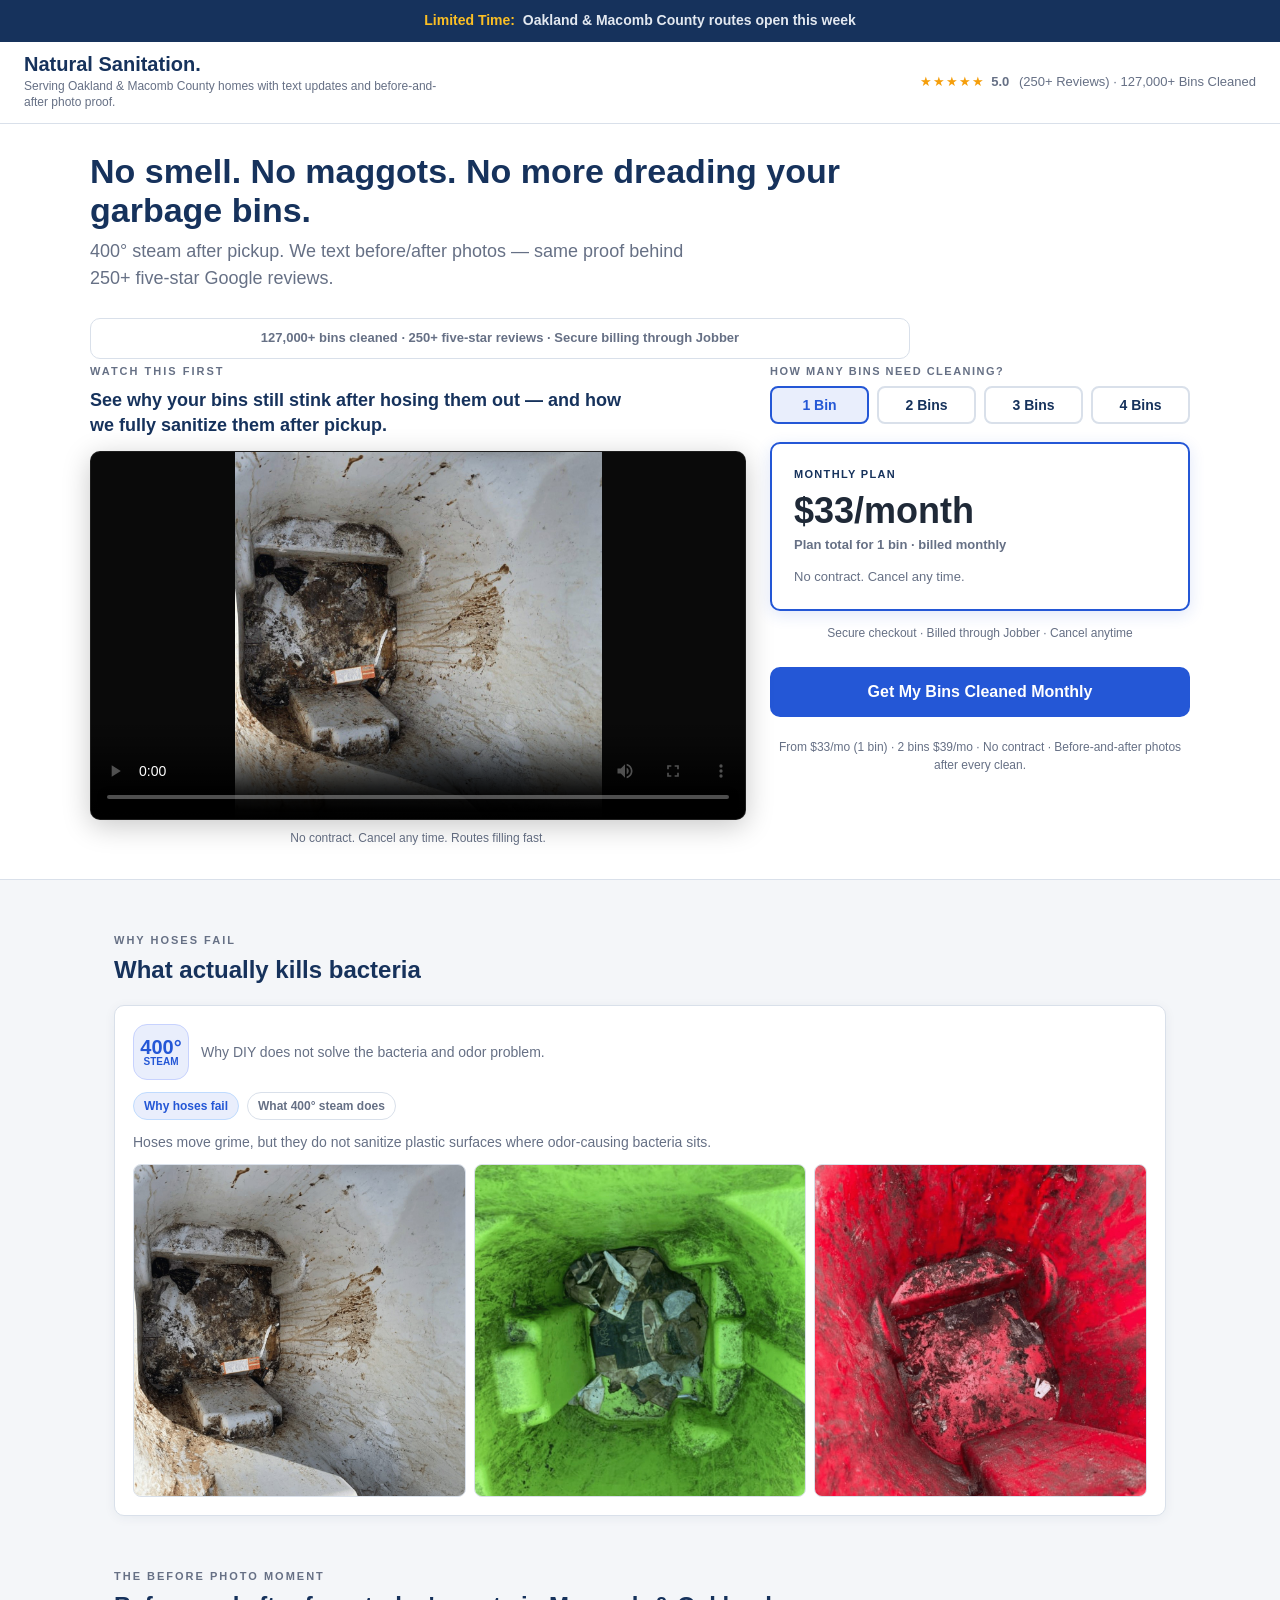
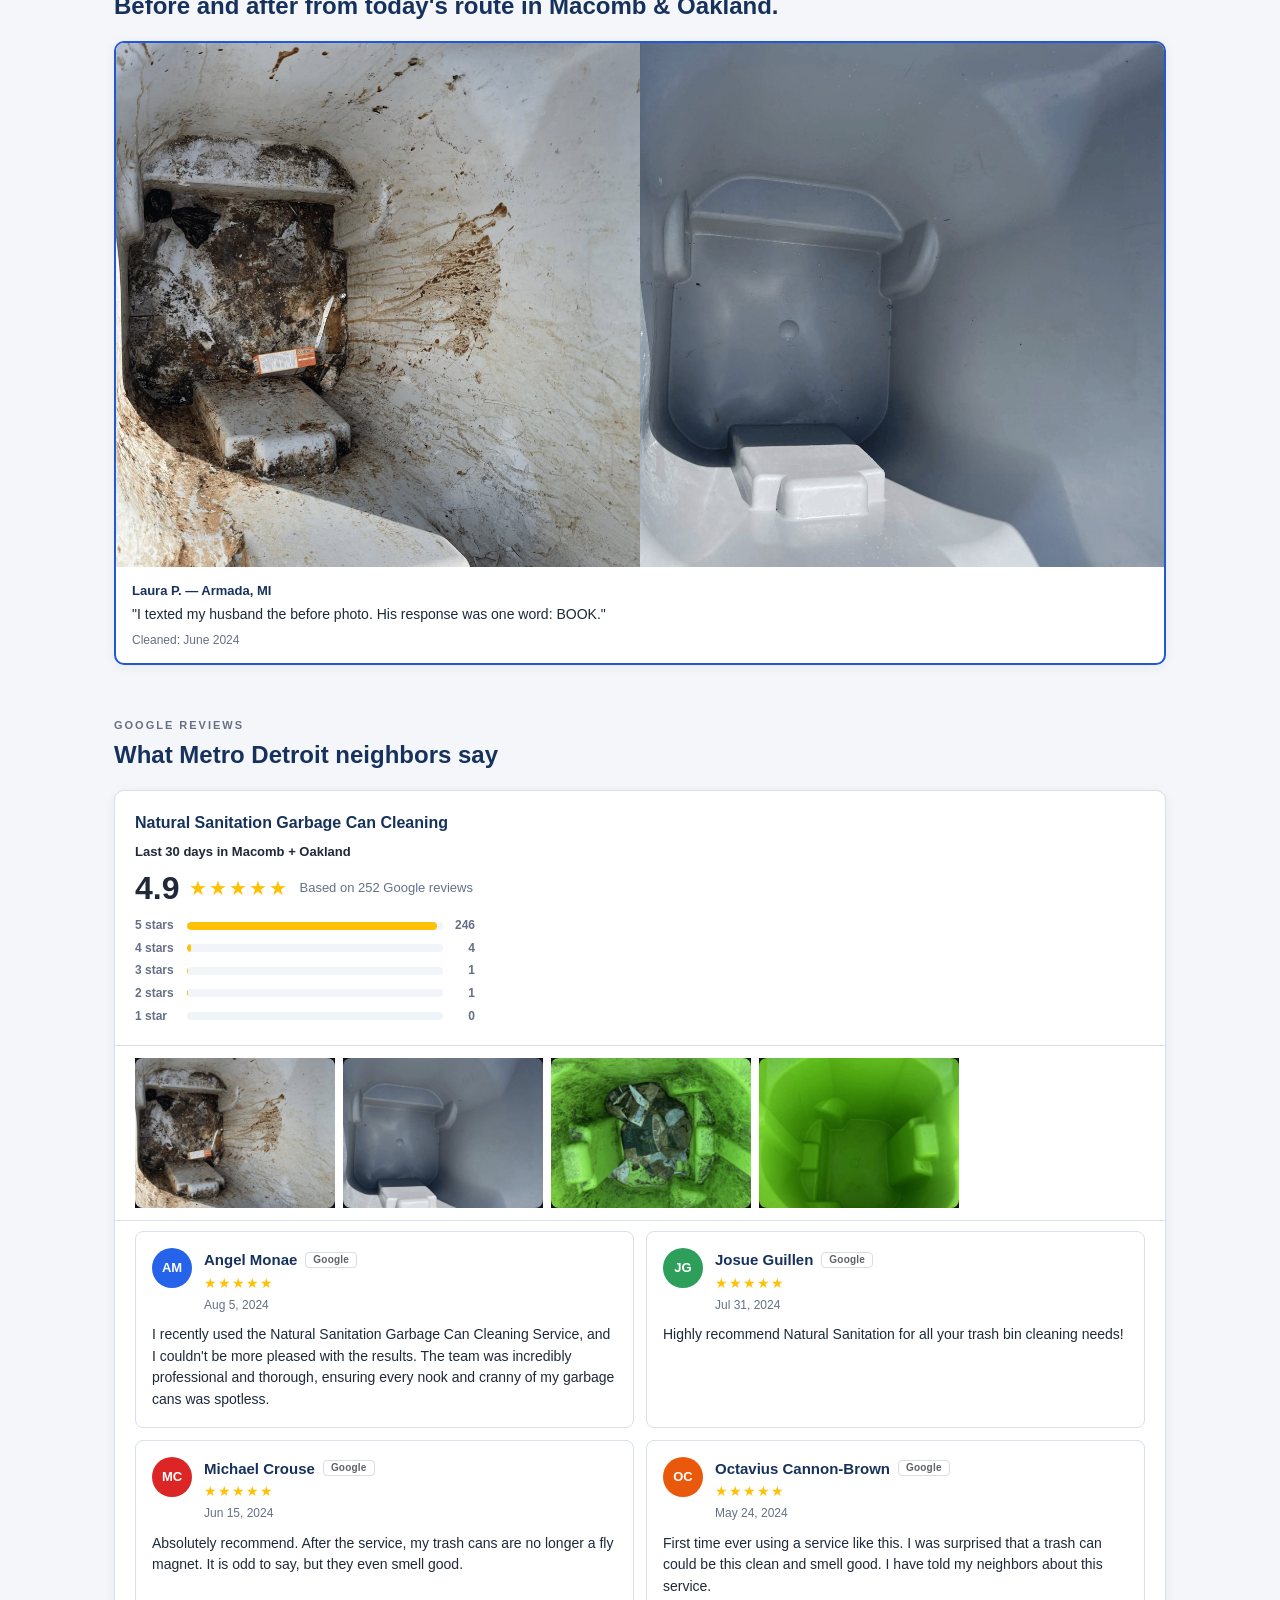
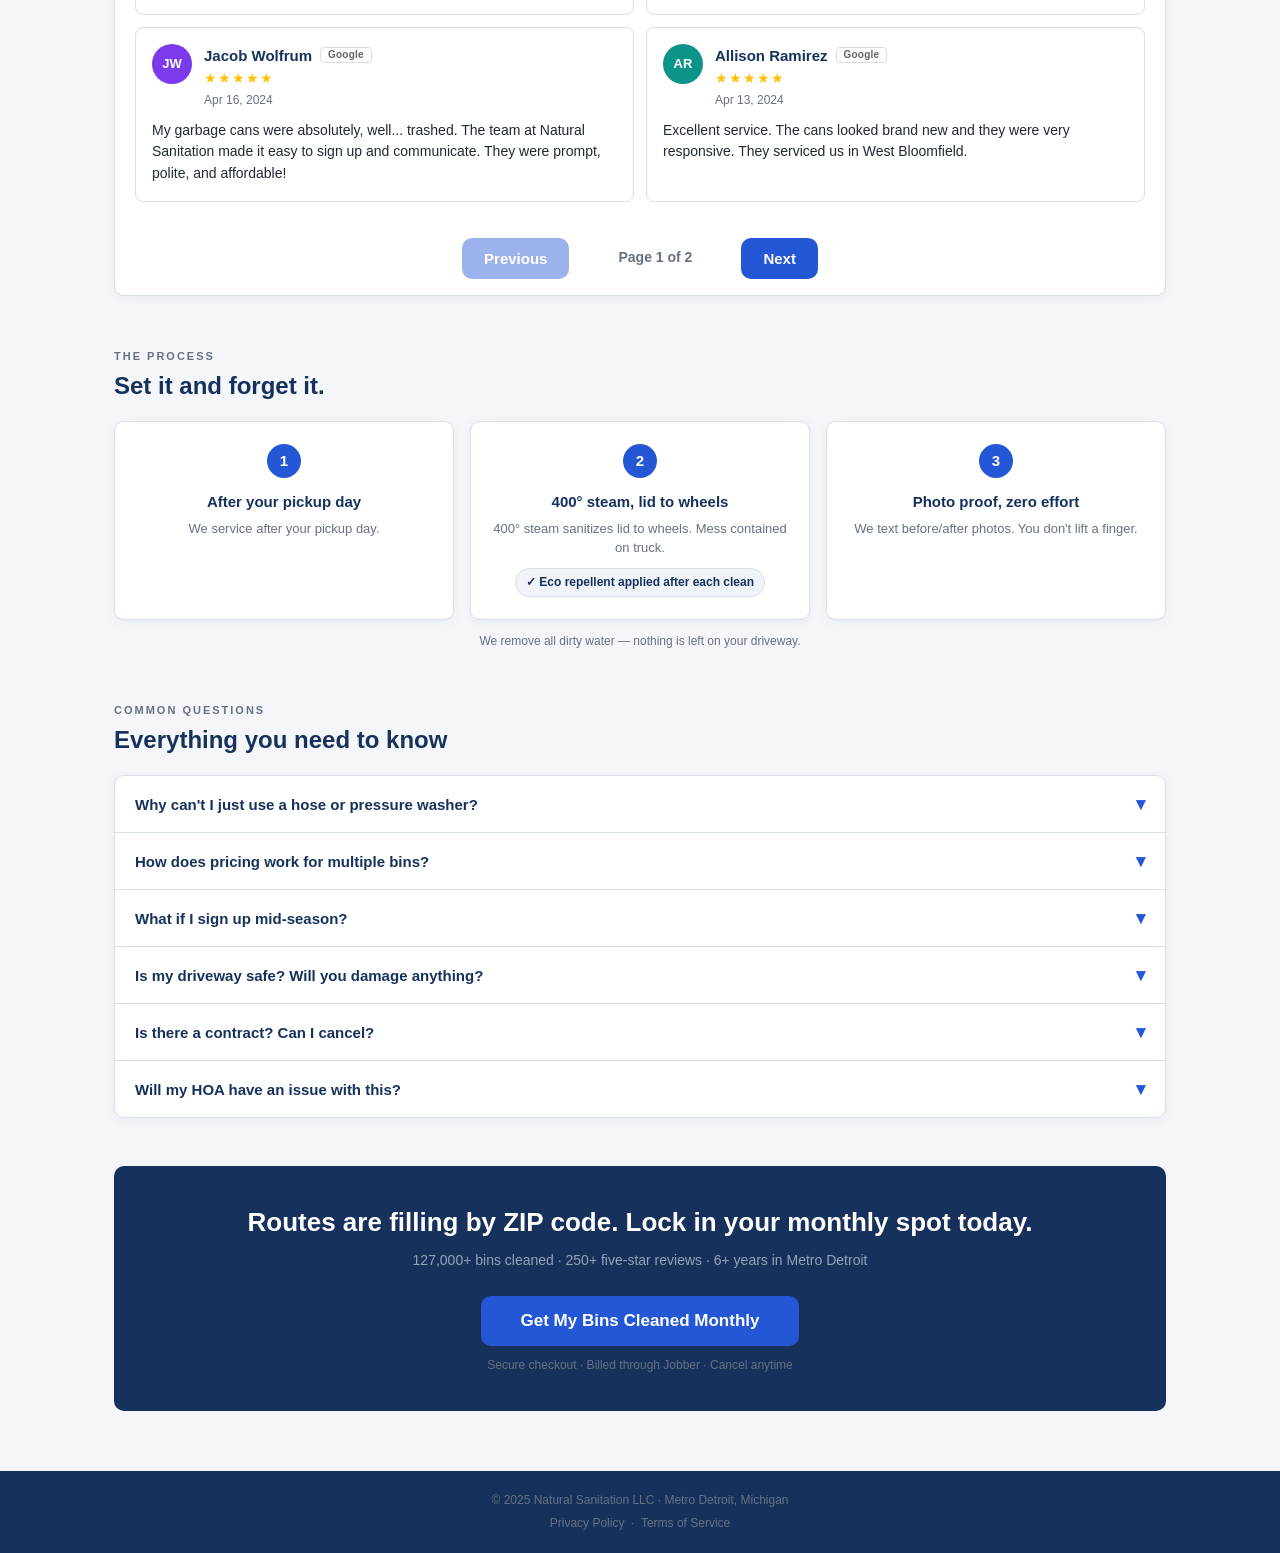
==== limited-time-offer/index.html @ acd0c848 "Add /limited-time-offer no-gate monthly-only landing page with Meta Pixel" ====
<!DOCTYPE html>
<html lang="en">
<head>
  <meta charset="UTF-8" />
  <meta name="viewport" content="width=device-width, initial-scale=1.0" />
  <title>Monthly Bin Cleaning – Natural Sanitation | Metro Detroit</title>
  <meta name="description" content="400-degree pressurized steam cleaning for garbage and recycling bins. Monthly plan — no contract, cancel any time. Serving Oakland and Macomb County." />

  <!-- META PIXEL -->
  <script>
    window.__NS_META_PIXEL_ID = '499919262310418';
    !function(f,b,e,v,n,t,s){if(f.fbq)return;n=f.fbq=function(){n.callMethod?
    n.callMethod.apply(n,arguments):n.queue.push(arguments)};if(!f._fbq)f._fbq=n;
    n.push=n;n.loaded=!0;n.version='2.0';n.queue=[];t=b.createElement(e);t.async=!0;
    t.src=v;s=b.getElementsByTagName(e)[0];s.parentNode.insertBefore(t,s)}(window,
    document,'script','https://connect.facebook.net/en_US/fbevents.js');
    fbq('init', window.__NS_META_PIXEL_ID);
    fbq('track', 'PageView');
    fbq('track', 'ViewContent', {
      content_name: 'Limited Time Offer - Monthly',
      content_category: 'monthly',
      currency: 'USD'
    });
  </script>
  <noscript><img height="1" width="1" style="display:none"
    src="https://www.facebook.com/tr?id=499919262310418&ev=PageView&noscript=1"/></noscript>

  <!-- Hyros -->
  <script>
    var head = document.head;
    var script = document.createElement('script');
    script.type = 'text/javascript';
    script.src = "https://t.naturalsanitationsignup.com/v1/lst/universal-script?ph=5fecc4f438ca2193e96ee1cd7f0374180f426ce110a45be4dbf15f3ca233b720&tag=!clicked&ref_url=" + encodeURI(document.URL);
    head.appendChild(script);
  </script>

  <!-- Microsoft Clarity -->
  <script type="text/javascript">
    (function(c,l,a,r,i,t,y){
      c[a]=c[a]||function(){(c[a].q=c[a].q||[]).push(arguments)};
      t=l.createElement(r);t.async=1;t.src="https://www.clarity.ms/tag/"+i;
      y=l.getElementsByTagName(r)[0];y.parentNode.insertBefore(t,y);
    })(window, document, "clarity", "script", "qgzs5rf7u9");
  </script>

  <style>
    *,*::before,*::after{box-sizing:border-box;margin:0;padding:0}
    :root{
      --qualify:#C86422;
      --qualify-hover:#a6541c;
      --qualify-shadow:0 3px 14px rgba(200,100,34,0.28);
      --blue:#2457D6;
      --blue-hover:#1c48c4;
      --blue-light:#e9eefc;
      --green:#2E9E5B;
      --green-light:#EAF7EF;
      --green-border:#c5e5d4;
      --surface:#FFFFFF;
      --card:#FFFFFF;
      --border:#D9E0EA;
      --navy:#16325C;
      --muted:#667085;
      --charcoal:#1F2937;
      --bg:#f4f6f9;
      --r:10px;
      --shadow:0 2px 12px rgba(22,50,92,0.06);
    }
    html{scroll-behavior:smooth;-webkit-text-size-adjust:100%}
    body{font-family:-apple-system,BlinkMacSystemFont,'Segoe UI',Roboto,sans-serif;background:var(--bg);color:var(--charcoal);font-size:16px;line-height:1.55}
    img{display:block;max-width:100%}
    button{font-family:inherit;cursor:pointer}
    a{color:inherit;text-decoration:none}

    /* TOP BAR */
    .topbar{background:var(--navy);color:#e2e8f0;text-align:center;padding:10px 16px;font-size:14px;font-weight:600}
    .topbar strong{color:#fbbf24}

    /* HEADER */
    .site-header{background:var(--surface);border-bottom:1px solid var(--border);padding:12px 24px;display:flex;align-items:center;justify-content:space-between;gap:12px;flex-wrap:wrap}
    .logo{font-size:20px;font-weight:900;color:var(--navy);line-height:1}
    .logo-tagline{font-size:12px;line-height:1.4;color:var(--muted);margin-top:4px;max-width:420px}
    .header-proof{display:flex;align-items:center;gap:6px;font-size:13px;color:var(--muted)}
    .stars{color:#f59e0b;letter-spacing:1px}

    /* HERO */
    .hero{background:var(--surface);border-bottom:1px solid var(--border);padding:28px 24px 32px}
    .hero-inner{max-width:1100px;margin:0 auto}
    .hero-headline{font-size:clamp(22px,3.8vw,34px);font-weight:900;color:var(--navy);line-height:1.15;margin-bottom:8px;max-width:820px}
    .hero-sub{font-size:clamp(15px,2vw,18px);color:var(--muted);margin-bottom:26px;max-width:620px;line-height:1.5}
    .hero-columns{display:grid;grid-template-columns:1fr 420px;gap:24px;align-items:start;margin-top:4px}
    @media(max-width:880px){.hero-columns{grid-template-columns:1fr}}
    .hero-proof-bar{margin-top:14px;max-width:820px;background:var(--surface);border:1px solid var(--border);border-radius:var(--r);padding:10px 16px;font-size:13px;font-weight:600;color:var(--muted);text-align:center;line-height:1.45}

    /* VSL */
    .vsl-col{display:flex;flex-direction:column}
    .vsl-pre{margin-bottom:14px}
    .vsl-eyebrow{font-size:11px;font-weight:800;letter-spacing:2px;text-transform:uppercase;color:var(--muted);margin-bottom:8px}
    .vsl-pre-headline{font-size:clamp(15px,2.2vw,18px);font-weight:800;color:var(--navy);line-height:1.35;margin:0;max-width:560px}
    .vsl-wrapper{position:relative;width:100%;aspect-ratio:16/9;background:#0a0a0a;border-radius:var(--r);overflow:hidden;box-shadow:0 6px 28px rgba(0,0,0,.22);border:1px solid rgba(255,255,255,.08)}
    .vsl-wrapper video{display:block;width:100%;height:100%;object-fit:contain;vertical-align:top}
    .hero-cta-note{font-size:12px;color:var(--muted);text-align:center;margin-top:8px;line-height:1.45}

    /* PLAN COLUMN */
    .plan-col{display:flex;flex-direction:column;gap:14px}

    /* Bin count */
    .field-label{font-size:11px;font-weight:700;letter-spacing:1.5px;text-transform:uppercase;color:var(--muted);margin-bottom:6px}
    .bin-row{display:flex;gap:8px}
    .bin-btn{flex:1;padding:9px 4px;border:2px solid var(--border);border-radius:8px;background:var(--surface);font-size:14px;font-weight:700;color:var(--navy);transition:border-color .15s,background .15s,color .15s}
    .bin-btn:hover{border-color:var(--blue);color:var(--blue)}
    .bin-btn.active{border-color:var(--blue);background:var(--blue-light);color:var(--blue)}

    /* Pricing card */
    .pricing-card{background:var(--card);border:2px solid var(--blue);border-radius:var(--r);padding:22px;box-shadow:0 4px 16px rgba(36,87,214,.14);margin-top:4px}
    .pricing-card-label{font-size:11px;font-weight:800;letter-spacing:.12em;text-transform:uppercase;color:var(--navy);margin-bottom:8px}
    .pricing-card-price{font-size:36px;font-weight:900;color:var(--charcoal);line-height:1.1;margin-bottom:4px}
    .pricing-card-per{font-size:13px;font-weight:600;color:var(--muted);margin-bottom:12px}
    .pricing-card-note{font-size:13px;color:var(--muted);margin-bottom:0}

    /* CTA */
    .cta-btn{display:block;width:100%;padding:15px;background:var(--blue);color:#fff;font-size:16px;font-weight:800;border:none;border-radius:var(--r);text-align:center;transition:background .15s,box-shadow .15s;line-height:1.3;cursor:pointer}
    .cta-btn:hover{background:var(--blue-hover)}
    .pricing-cta-trust{font-size:12px;color:var(--muted);text-align:center;margin:0 0 10px;line-height:1.45}

    /* BELOW FOLD */
    .below-fold{max-width:1100px;margin:0 auto;padding:0 24px 60px}
    .section{margin-top:52px}
    .section-label{font-size:11px;font-weight:700;letter-spacing:2px;text-transform:uppercase;color:var(--muted);margin-bottom:6px}
    .section-title{font-size:clamp(18px,3vw,24px);font-weight:800;color:var(--navy);margin-bottom:20px;line-height:1.25}

    /* Science card */
    .science-card{background:var(--surface);border:1px solid var(--border);border-radius:var(--r);box-shadow:var(--shadow);padding:18px}
    .science-head{display:flex;align-items:center;gap:12px;margin-bottom:12px}
    .thermo{width:56px;height:56px;border-radius:14px;background:var(--blue-light);border:1px solid #c7d2fe;color:var(--blue);font-size:20px;font-weight:900;display:flex;align-items:center;justify-content:center;line-height:1;flex-direction:column}
    .science-tabs{display:flex;gap:8px;margin-bottom:12px;flex-wrap:wrap}
    .science-tab{border:1px solid var(--border);background:#fff;color:var(--muted);border-radius:999px;font-size:12px;font-weight:700;padding:6px 10px}
    .science-tab.active{background:var(--blue-light);color:var(--blue);border-color:#bfdbfe}
    .science-panel{display:none}
    .science-panel.active{display:block}
    .science-carousel{display:grid;grid-template-columns:repeat(3,1fr);gap:8px;margin-top:10px}
    .science-carousel img{width:100%;aspect-ratio:1;object-fit:cover;border-radius:8px;border:1px solid var(--border)}

    /* Proof grid */
    .proof-grid{display:grid;grid-template-columns:repeat(auto-fit,minmax(280px,1fr));gap:16px}
    .proof-card{background:var(--surface);border:1px solid var(--border);border-radius:var(--r);overflow:hidden;box-shadow:var(--shadow)}
    .proof-img-row{display:grid;grid-template-columns:1fr 1fr}
    .proof-img-slot{aspect-ratio:1;display:flex;align-items:center;justify-content:center;overflow:hidden}
    .proof-img-slot.before{background:#1a0a00}
    .proof-img-slot.after{background:#0a1a0a}
    .proof-img-photo{width:100%;height:100%;object-fit:cover}
    .proof-caption{padding:14px 16px;font-size:14px;color:var(--charcoal);line-height:1.5}
    .proof-caption strong{display:block;font-size:13px;font-weight:700;color:var(--navy);margin-bottom:4px}
    .proof-caption em{display:block;font-size:12px;color:var(--muted);margin-top:6px;font-style:normal}
    .proof-highlight{border:2px solid var(--blue)}

    /* Reviews */
    .gbp-widget{background:var(--surface);border:1px solid var(--border);border-radius:var(--r);box-shadow:var(--shadow);overflow:hidden}
    .gbp-header-card{padding:20px;border-bottom:1px solid var(--border)}
    .gbp-biz-name{font-size:16px;font-weight:800;color:var(--navy);margin-bottom:6px}
    .gbp-rating-row{display:flex;align-items:center;gap:10px;flex-wrap:wrap;margin-bottom:12px}
    .gbp-rating-num{font-size:32px;font-weight:900;color:var(--charcoal);line-height:1}
    .gbp-stars-gold{color:#FFC107;font-size:20px;letter-spacing:2px}
    .gbp-review-count-text{font-size:13px;color:var(--muted)}
    .gbp-dist-chart{display:flex;flex-direction:column;gap:4px;max-width:340px}
    .gbp-dist-row{display:flex;align-items:center;gap:8px;font-size:12px}
    .gbp-dist-label{min-width:44px;color:var(--muted);font-weight:600}
    .gbp-dist-bar-wrap{flex:1;height:8px;background:#f1f5f9;border-radius:4px;overflow:hidden}
    .gbp-dist-bar-fill{height:100%;background:#FFC107;border-radius:4px}
    .gbp-dist-bar-empty{background:#e2e8f0}
    .gbp-dist-count{min-width:24px;text-align:right;color:var(--muted);font-weight:600}
    .gbp-photo-strip{display:flex;gap:8px;padding:12px 20px;overflow-x:auto;border-bottom:1px solid var(--border)}
    .gbp-photo-slot{flex-shrink:0}
    .gbp-photo-thumb{padding:0;background:#0f1115;overflow:hidden}
    .gbp-photo-thumb img{width:200px;height:150px;object-fit:cover;display:block;border-radius:8px}
    .gbp-reviews-grid{display:grid;grid-template-columns:1fr 1fr;gap:12px;margin-top:10px;padding:0 20px 20px}
    @media(max-width:640px){.gbp-reviews-grid{grid-template-columns:1fr}}
    .gbp-review-card{background:var(--card);border:1px solid var(--border);border-radius:8px;padding:16px}
    .gbp-review-head{display:flex;align-items:flex-start;gap:12px;margin-bottom:10px}
    .gbp-avatar{width:40px;height:40px;border-radius:50%;flex-shrink:0;display:flex;align-items:center;justify-content:center;color:#fff;font-weight:800;font-size:13px}
    .gbp-review-meta{min-width:0;flex:1}
    .gbp-name-row{display:flex;align-items:center;gap:8px;flex-wrap:wrap;margin-bottom:4px}
    .gbp-reviewer-name{font-size:15px;font-weight:700;color:var(--navy)}
    .gbp-google-badge{font-size:10px;font-weight:700;color:#5f6368;border:1px solid #dadce0;border-radius:4px;padding:2px 7px;line-height:1;letter-spacing:.02em}
    .gbp-card-stars{color:#FFC107;font-size:14px;letter-spacing:1px;line-height:1;margin-bottom:6px}
    .gbp-card-date{font-size:12px;color:var(--muted)}
    .gbp-card-text{font-size:14px;color:var(--charcoal);line-height:1.55;margin:0}
    .gbp-pag{display:flex;align-items:center;justify-content:center;gap:18px;padding:16px 20px;flex-wrap:wrap}
    .gbp-page-btn{padding:12px 22px;background:var(--blue);color:#fff;font-size:15px;font-weight:800;border:none;border-radius:var(--r);transition:background .15s,opacity .15s}
    .gbp-page-btn:hover:not(:disabled){background:var(--blue-hover)}
    .gbp-page-btn:disabled{opacity:.45;cursor:not-allowed}
    .gbp-page-label{font-size:14px;color:var(--muted);min-width:8.5rem;text-align:center;font-weight:600}

    /* Steps */
    .steps-row{display:grid;grid-template-columns:repeat(3,1fr);gap:16px}
    @media(max-width:600px){.steps-row{grid-template-columns:1fr}}
    .step{background:var(--surface);border:1px solid var(--border);border-radius:var(--r);padding:22px 18px;text-align:center;box-shadow:var(--shadow)}
    .step-num{width:34px;height:34px;border-radius:50%;background:var(--blue);color:#fff;font-size:15px;font-weight:800;display:flex;align-items:center;justify-content:center;margin:0 auto 12px}
    .step h3{font-size:15px;font-weight:700;color:var(--navy);margin-bottom:6px}
    .step p{font-size:13px;color:var(--muted);line-height:1.5}
    .process-badge{margin-top:10px;display:inline-flex;align-items:center;gap:6px;font-size:12px;font-weight:700;color:var(--navy);border:1px solid var(--border);background:#f0f3f8;border-radius:999px;padding:4px 10px}
    .process-footnote{margin-top:12px;font-size:12px;color:var(--muted);text-align:center}

    /* FAQ */
    .faq-wrap{background:var(--surface);border:1px solid var(--border);border-radius:var(--r);overflow:hidden;box-shadow:var(--shadow)}
    .faq-item{border-bottom:1px solid var(--border)}
    .faq-item:last-child{border-bottom:none}
    .faq-q{width:100%;text-align:left;background:none;border:none;padding:17px 20px;font-size:15px;font-weight:700;color:var(--navy);display:flex;justify-content:space-between;align-items:center;gap:12px;transition:background .12s}
    .faq-q:hover{background:#f9fafb}
    .faq-icon{font-size:18px;color:var(--blue);transition:transform .2s;flex-shrink:0}
    .faq-q.open .faq-icon{transform:rotate(180deg)}
    .faq-a{display:none;padding:0 20px 16px;font-size:14px;color:var(--muted);line-height:1.6}
    .faq-a.open{display:block}

    /* Bottom CTA */
    .bottom-cta{background:var(--navy);border-radius:var(--r);padding:36px 28px;text-align:center;margin-top:48px}
    .bottom-cta h2{font-size:clamp(18px,3vw,26px);font-weight:800;color:#fff;margin-bottom:8px}
    .bottom-cta p{font-size:14px;color:#94a3b8;margin-bottom:24px}
    .bottom-cta-btn{display:inline-block;padding:15px 40px;background:var(--blue);color:#fff;font-size:17px;font-weight:800;border:none;border-radius:var(--r);transition:background .15s,box-shadow .15s;cursor:pointer}
    .bottom-cta-btn:hover{background:var(--blue-hover)}
    .bottom-trust{font-size:12px;color:var(--muted);margin-top:10px}

    /* Sticky mobile bar */
    .sticky-mobile-bar{position:fixed;left:0;right:0;bottom:0;z-index:9998;background:#0f172a;border-top:1px solid #334155;padding:10px 12px;display:none}
    .sticky-mobile-btn{width:100%;border:none;border-radius:var(--r);padding:14px;background:var(--blue);color:#fff;font-size:15px;font-weight:800;transition:background .15s}
    .sticky-mobile-btn:hover{background:var(--blue-hover)}
    @media(max-width:768px){.sticky-mobile-bar{display:block}}

    /* Footer */
    .site-footer{background:var(--navy);color:var(--muted);text-align:center;padding:20px 16px;font-size:12px}
    .site-footer a{color:var(--muted);text-decoration:none}
    .site-footer a:hover{color:#8a96ab}
  </style>
</head>
<body>

<!-- TOP BAR -->
<div class="topbar">
  <strong>Limited Time:</strong>&nbsp; Oakland &amp; Macomb County routes open this week
</div>

<!-- HEADER -->
<header class="site-header">
  <div>
    <div class="logo">Natural Sanitation<span>.</span></div>
    <div class="logo-tagline">Serving Oakland &amp; Macomb County homes with text updates and before-and-after photo proof.</div>
  </div>
  <div class="header-proof">
    <span class="stars">★★★★★</span>
    <strong>5.0</strong>&nbsp;(250+ Reviews)&nbsp;·&nbsp;127,000+ Bins Cleaned
  </div>
</header>

<!-- HERO -->
<section class="hero">
  <div class="hero-inner">
    <h1 class="hero-headline">No smell. No maggots. No more dreading your garbage bins.</h1>
    <p class="hero-sub">400° steam after pickup. We text before/after photos — same proof behind 250+ five-star Google reviews.</p>
    <p class="hero-proof-bar">127,000+ bins cleaned · 250+ five-star reviews · Secure billing through Jobber</p>

    <div class="hero-columns">

      <!-- VIDEO -->
      <div class="vsl-col">
        <div class="vsl-pre">
          <div class="vsl-eyebrow">WATCH THIS FIRST</div>
          <h2 class="vsl-pre-headline">See why your bins still stink after hosing them out — and how we fully sanitize them after pickup.</h2>
        </div>
        <div class="vsl-wrapper">
          <video controls playsinline preload="metadata" poster="../hero-steam-proof.jpg" aria-label="Video: why bins still smell after hosing and how we steam-sanitize after pickup">
            <source src="../media/vsl-hero.mp4" type="video/mp4" />
          </video>
        </div>
        <p class="hero-cta-note" style="margin-top:10px">No contract. Cancel any time. Routes filling fast.</p>
      </div>

      <!-- PLAN SELECTOR -->
      <div class="plan-col">
        <div>
          <div class="field-label">How many bins need cleaning?</div>
          <div class="bin-row">
            <button type="button" class="bin-btn active" data-bins="1" onclick="selectBins(1)">1 Bin</button>
            <button type="button" class="bin-btn" data-bins="2" onclick="selectBins(2)">2 Bins</button>
            <button type="button" class="bin-btn" data-bins="3" onclick="selectBins(3)">3 Bins</button>
            <button type="button" class="bin-btn" data-bins="4" onclick="selectBins(4)">4 Bins</button>
          </div>
        </div>

        <div class="pricing-card">
          <div class="pricing-card-label">Monthly Plan</div>
          <div class="pricing-card-price" id="monthly-price-display">$33/month</div>
          <div class="pricing-card-per" id="monthly-per-display">Plan total for 1 bin · billed monthly</div>
          <div class="pricing-card-note">No contract. Cancel any time.</div>
        </div>

        <p class="pricing-cta-trust">Secure checkout · Billed through Jobber · Cancel anytime</p>
        <button type="button" class="cta-btn" id="main-cta" onclick="goToCheckout()">
          Get My Bins Cleaned Monthly
        </button>
        <p class="hero-cta-note">From $33/mo (1 bin) · 2 bins $39/mo · No contract · Before-and-after photos after every clean.</p>
      </div>

    </div>
  </div>
</section>

<!-- BELOW FOLD -->
<div class="below-fold">

  <!-- WHY HOSES FAIL -->
  <section class="section">
    <div class="section-label">Why Hoses Fail</div>
    <div class="section-title">What actually kills bacteria</div>
    <div class="science-card">
      <div class="science-head">
        <div class="thermo"><span>400°</span><span style="font-size:10px;font-weight:700">STEAM</span></div>
        <p style="font-size:14px;color:var(--muted)">Why DIY does not solve the bacteria and odor problem.</p>
      </div>
      <div class="science-tabs">
        <button class="science-tab active" data-tab="hose" onclick="toggleScienceTab('hose',this)">Why hoses fail</button>
        <button class="science-tab" data-tab="steam" onclick="toggleScienceTab('steam',this)">What 400° steam does</button>
      </div>
      <div class="science-panel active" id="science-hose">
        <p style="font-size:14px;color:var(--muted)">Hoses move grime, but they do not sanitize plastic surfaces where odor-causing bacteria sits.</p>
        <div class="science-carousel">
          <img src="../before-bin-1.png" alt="Dirty trash bin before steam cleaning" loading="lazy" decoding="async" />
          <img src="../before-bin-2.png" alt="Dirty green bin before cleaning" loading="lazy" decoding="async" />
          <img src="../before-bin-3.png" alt="Dirty red bin before cleaning" loading="lazy" decoding="async" />
        </div>
      </div>
      <div class="science-panel" id="science-steam">
        <p style="font-size:14px;color:var(--muted)">400° steam sanitizes lid, walls, and wheels. Odor source destroyed. No driveway mess.</p>
        <div class="science-carousel">
          <img src="../after-bin-1.png" alt="Clean bin after steam treatment" loading="lazy" decoding="async" />
          <img src="../after-bin-2.png" alt="Clean green bin after steam treatment" loading="lazy" decoding="async" />
          <img src="../after-bin-3.png" alt="Clean red bin after steam treatment" loading="lazy" decoding="async" />
        </div>
      </div>
    </div>
  </section>

  <!-- BEFORE / AFTER PROOF -->
  <section class="section">
    <div class="section-label">The Before Photo Moment</div>
    <div class="section-title">Before and after from today's route in Macomb &amp; Oakland.</div>
    <div class="proof-grid">
      <div class="proof-card proof-highlight">
        <div class="proof-img-row">
          <div class="proof-img-slot before"><img class="proof-img-photo" src="../before-bin-1.png" alt="Before photo of dirty trash bin interior"></div>
          <div class="proof-img-slot after"><img class="proof-img-photo" src="../after-bin-1.png" alt="After photo of cleaned trash bin interior"></div>
        </div>
        <div class="proof-caption">
          <strong>Laura P. — Armada, MI</strong>
          "I texted my husband the before photo. His response was one word: BOOK."
          <em>Cleaned: June 2024</em>
        </div>
      </div>
    </div>
  </section>

  <!-- GOOGLE REVIEWS -->
  <section class="section" aria-label="Customer reviews">
    <div class="section-label">Google Reviews</div>
    <div class="section-title">What Metro Detroit neighbors say</div>
    <div class="gbp-widget">
      <div class="gbp-header-card">
        <div class="gbp-biz-name">Natural Sanitation Garbage Can Cleaning</div>
        <p class="gbp-review-count-text" style="margin:0 0 10px;font-weight:700;color:var(--charcoal)">Last 30 days in Macomb + Oakland</p>
        <div class="gbp-rating-row">
          <span class="gbp-rating-num">4.9</span>
          <span class="gbp-stars-gold">★★★★★</span>
          <span class="gbp-review-count-text">Based on 252 Google reviews</span>
        </div>
        <div class="gbp-dist-chart">
          <div class="gbp-dist-row"><span class="gbp-dist-label">5 stars</span><div class="gbp-dist-bar-wrap"><div class="gbp-dist-bar-fill" style="width:97.62%"></div></div><span class="gbp-dist-count">246</span></div>
          <div class="gbp-dist-row"><span class="gbp-dist-label">4 stars</span><div class="gbp-dist-bar-wrap"><div class="gbp-dist-bar-fill" style="width:1.59%"></div></div><span class="gbp-dist-count">4</span></div>
          <div class="gbp-dist-row"><span class="gbp-dist-label">3 stars</span><div class="gbp-dist-bar-wrap"><div class="gbp-dist-bar-fill" style="width:0.40%"></div></div><span class="gbp-dist-count">1</span></div>
          <div class="gbp-dist-row"><span class="gbp-dist-label">2 stars</span><div class="gbp-dist-bar-wrap"><div class="gbp-dist-bar-fill" style="width:0.40%"></div></div><span class="gbp-dist-count">1</span></div>
          <div class="gbp-dist-row"><span class="gbp-dist-label">1 star</span><div class="gbp-dist-bar-wrap"><div class="gbp-dist-bar-fill gbp-dist-bar-empty" style="width:0%"></div></div><span class="gbp-dist-count">0</span></div>
        </div>
      </div>
      <div class="gbp-photo-strip">
        <div class="gbp-photo-slot gbp-photo-thumb"><img src="../before-bin-1.png" alt="Before steam clean" width="200" height="150" loading="lazy" decoding="async" /></div>
        <div class="gbp-photo-slot gbp-photo-thumb"><img src="../after-bin-1.png" alt="After steam clean" width="200" height="150" loading="lazy" decoding="async" /></div>
        <div class="gbp-photo-slot gbp-photo-thumb"><img src="../before-bin-2.png" alt="Another before photo" width="200" height="150" loading="lazy" decoding="async" /></div>
        <div class="gbp-photo-slot gbp-photo-thumb"><img src="../after-bin-2.png" alt="Another after photo" width="200" height="150" loading="lazy" decoding="async" /></div>
      </div>
      <div class="gbp-reviews-grid" id="gbp-reviews-grid">
        <article class="gbp-review-card gbp-review-item" data-gbp-index="0" hidden>
          <div class="gbp-review-head"><div class="gbp-avatar" style="background:#2563eb">AM</div><div class="gbp-review-meta"><div class="gbp-name-row"><strong class="gbp-reviewer-name">Angel Monae</strong><span class="gbp-google-badge">Google</span></div><div class="gbp-card-stars">★★★★★</div><div class="gbp-card-date">Aug 5, 2024</div></div></div>
          <p class="gbp-card-text">I recently used the Natural Sanitation Garbage Can Cleaning Service, and I couldn't be more pleased with the results. The team was incredibly professional and thorough, ensuring every nook and cranny of my garbage cans was spotless.</p>
        </article>
        <article class="gbp-review-card gbp-review-item" data-gbp-index="1" hidden>
          <div class="gbp-review-head"><div class="gbp-avatar" style="background:#2E9E5B">JG</div><div class="gbp-review-meta"><div class="gbp-name-row"><strong class="gbp-reviewer-name">Josue Guillen</strong><span class="gbp-google-badge">Google</span></div><div class="gbp-card-stars">★★★★★</div><div class="gbp-card-date">Jul 31, 2024</div></div></div>
          <p class="gbp-card-text">Highly recommend Natural Sanitation for all your trash bin cleaning needs!</p>
        </article>
        <article class="gbp-review-card gbp-review-item" data-gbp-index="2" hidden>
          <div class="gbp-review-head"><div class="gbp-avatar" style="background:#dc2626">MC</div><div class="gbp-review-meta"><div class="gbp-name-row"><strong class="gbp-reviewer-name">Michael Crouse</strong><span class="gbp-google-badge">Google</span></div><div class="gbp-card-stars">★★★★★</div><div class="gbp-card-date">Jun 15, 2024</div></div></div>
          <p class="gbp-card-text">Absolutely recommend. After the service, my trash cans are no longer a fly magnet. It is odd to say, but they even smell good.</p>
        </article>
        <article class="gbp-review-card gbp-review-item" data-gbp-index="3" hidden>
          <div class="gbp-review-head"><div class="gbp-avatar" style="background:#ea580c">OC</div><div class="gbp-review-meta"><div class="gbp-name-row"><strong class="gbp-reviewer-name">Octavius Cannon-Brown</strong><span class="gbp-google-badge">Google</span></div><div class="gbp-card-stars">★★★★★</div><div class="gbp-card-date">May 24, 2024</div></div></div>
          <p class="gbp-card-text">First time ever using a service like this. I was surprised that a trash can could be this clean and smell good. I have told my neighbors about this service.</p>
        </article>
        <article class="gbp-review-card gbp-review-item" data-gbp-index="4" hidden>
          <div class="gbp-review-head"><div class="gbp-avatar" style="background:#7c3aed">JW</div><div class="gbp-review-meta"><div class="gbp-name-row"><strong class="gbp-reviewer-name">Jacob Wolfrum</strong><span class="gbp-google-badge">Google</span></div><div class="gbp-card-stars">★★★★★</div><div class="gbp-card-date">Apr 16, 2024</div></div></div>
          <p class="gbp-card-text">My garbage cans were absolutely, well... trashed. The team at Natural Sanitation made it easy to sign up and communicate. They were prompt, polite, and affordable!</p>
        </article>
        <article class="gbp-review-card gbp-review-item" data-gbp-index="5" hidden>
          <div class="gbp-review-head"><div class="gbp-avatar" style="background:#0d9488">AR</div><div class="gbp-review-meta"><div class="gbp-name-row"><strong class="gbp-reviewer-name">Allison Ramirez</strong><span class="gbp-google-badge">Google</span></div><div class="gbp-card-stars">★★★★★</div><div class="gbp-card-date">Apr 13, 2024</div></div></div>
          <p class="gbp-card-text">Excellent service. The cans looked brand new and they were very responsive. They serviced us in West Bloomfield.</p>
        </article>
        <article class="gbp-review-card gbp-review-item" data-gbp-index="6" hidden>
          <div class="gbp-review-head"><div class="gbp-avatar" style="background:#db2777">RW</div><div class="gbp-review-meta"><div class="gbp-name-row"><strong class="gbp-reviewer-name">Ryan Welsh</strong><span class="gbp-google-badge">Google</span></div><div class="gbp-card-stars">★★★★★</div><div class="gbp-card-date">Apr 8, 2024</div></div></div>
          <p class="gbp-card-text">Great service would highly recommend.</p>
        </article>
        <article class="gbp-review-card gbp-review-item" data-gbp-index="7" hidden>
          <div class="gbp-review-head"><div class="gbp-avatar" style="background:#d97706">PA</div><div class="gbp-review-meta"><div class="gbp-name-row"><strong class="gbp-reviewer-name">Peni Appelt</strong><span class="gbp-google-badge">Google</span></div><div class="gbp-card-stars">★★★★★</div><div class="gbp-card-date">Mar 20, 2024</div></div></div>
          <p class="gbp-card-text">Very pleased with Natural Sanitation's cleaning service. Their tech cleaned our bins inside and out very thoroughly. Recommend 100%!</p>
        </article>
        <article class="gbp-review-card gbp-review-item" data-gbp-index="8" hidden>
          <div class="gbp-review-head"><div class="gbp-avatar" style="background:#2563eb">BB</div><div class="gbp-review-meta"><div class="gbp-name-row"><strong class="gbp-reviewer-name">Blazin Blaine</strong><span class="gbp-google-badge">Google</span></div><div class="gbp-card-stars">★★★★★</div><div class="gbp-card-date">Mar 16, 2024</div></div></div>
          <p class="gbp-card-text">Manny and his team are amazing! My cans look brand new every time!</p>
        </article>
        <article class="gbp-review-card gbp-review-item" data-gbp-index="9" hidden>
          <div class="gbp-review-head"><div class="gbp-avatar" style="background:#2E9E5B">AH</div><div class="gbp-review-meta"><div class="gbp-name-row"><strong class="gbp-reviewer-name">A. H</strong><span class="gbp-google-badge">Google</span></div><div class="gbp-card-stars">★★★★★</div><div class="gbp-card-date">Mar 15, 2024</div></div></div>
          <p class="gbp-card-text">Amazing company! Very responsive to questions or concerns. I don't mind taking the trash out! My cans don't smell terrible anymore! Definitely recommend 100%.</p>
        </article>
        <article class="gbp-review-card gbp-review-item" data-gbp-index="10" hidden>
          <div class="gbp-review-head"><div class="gbp-avatar" style="background:#dc2626">AS</div><div class="gbp-review-meta"><div class="gbp-name-row"><strong class="gbp-reviewer-name">Andrea Simonetti</strong><span class="gbp-google-badge">Google</span></div><div class="gbp-card-stars">★★★★★</div><div class="gbp-card-date">Mar 6, 2024</div></div></div>
          <p class="gbp-card-text">Purchased the 9 month package and today was my first cleaning. The owner Manny called me right away and made sure I was happy. My cans look great!</p>
        </article>
        <article class="gbp-review-card gbp-review-item" data-gbp-index="11" hidden>
          <div class="gbp-review-head"><div class="gbp-avatar" style="background:#ea580c">CM</div><div class="gbp-review-meta"><div class="gbp-name-row"><strong class="gbp-reviewer-name">Casey Movsesian</strong><span class="gbp-google-badge">Google</span></div><div class="gbp-card-stars">★★★★★</div><div class="gbp-card-date">Mar 16, 2022</div></div></div>
          <p class="gbp-card-text">Super easy to make an appointment and make a payment! I left for work that morning with a smelly, gross garbage can and came home to a clean one! Awesome service!</p>
        </article>
      </div>
      <div class="gbp-pag">
        <button type="button" class="gbp-page-btn" id="gbp-prev">Previous</button>
        <span class="gbp-page-label" id="gbp-page-label">Page 1 of 2</span>
        <button type="button" class="gbp-page-btn" id="gbp-next">Next</button>
      </div>
    </div>
  </section>

  <!-- HOW IT WORKS -->
  <section class="section">
    <div class="section-label">The Process</div>
    <div class="section-title">Set it and forget it.</div>
    <div class="steps-row">
      <div class="step">
        <div class="step-num">1</div>
        <h3>After your pickup day</h3>
        <p>We service after your pickup day.</p>
      </div>
      <div class="step">
        <div class="step-num">2</div>
        <h3>400° steam, lid to wheels</h3>
        <p>400° steam sanitizes lid to wheels. Mess contained on truck.</p>
        <div class="process-badge">✓ Eco repellent applied after each clean</div>
      </div>
      <div class="step">
        <div class="step-num">3</div>
        <h3>Photo proof, zero effort</h3>
        <p>We text before/after photos. You don't lift a finger.</p>
      </div>
    </div>
    <p class="process-footnote">We remove all dirty water — nothing is left on your driveway.</p>
  </section>

  <!-- FAQ -->
  <section class="section">
    <div class="section-label">Common Questions</div>
    <div class="section-title">Everything you need to know</div>
    <div class="faq-wrap">
      <div class="faq-item">
        <button class="faq-q" onclick="toggleFaq(this)">Why can't I just use a hose or pressure washer?<span class="faq-icon">▾</span></button>
        <div class="faq-a">Hoses move debris but do not sanitize; 400° steam kills bacteria and odor at the source.</div>
      </div>
      <div class="faq-item">
        <button class="faq-q" onclick="toggleFaq(this)">How does pricing work for multiple bins?<span class="faq-icon">▾</span></button>
        <div class="faq-a">Monthly: $33/mo (1 bin) · $39/mo (2 bins) · $45/mo (3 bins) · $50/mo (4 bins). No contract. Cancel any time.</div>
      </div>
      <div class="faq-item">
        <button class="faq-q" onclick="toggleFaq(this)">What if I sign up mid-season?<span class="faq-icon">▾</span></button>
        <div class="faq-a">Missed cleanings roll into March so you receive your full count every season.</div>
      </div>
      <div class="faq-item">
        <button class="faq-q" onclick="toggleFaq(this)">Is my driveway safe? Will you damage anything?<span class="faq-icon">▾</span></button>
        <div class="faq-a">Our closed system removes all dirty water inside the truck, so your driveway stays clean.</div>
      </div>
      <div class="faq-item">
        <button class="faq-q" onclick="toggleFaq(this)">Is there a contract? Can I cancel?<span class="faq-icon">▾</span></button>
        <div class="faq-a">No contract, cancel anytime, and your route spot is reserved while active.</div>
      </div>
      <div class="faq-item">
        <button class="faq-q" onclick="toggleFaq(this)">Will my HOA have an issue with this?<span class="faq-icon">▾</span></button>
        <div class="faq-a">HOA-safe service works curbside or by the garage with no standing water left behind.</div>
      </div>
    </div>
  </section>

  <!-- BOTTOM CTA -->
  <div class="bottom-cta">
    <h2>Routes are filling by ZIP code. Lock in your monthly spot today.</h2>
    <p>127,000+ bins cleaned · 250+ five-star reviews · 6+ years in Metro Detroit</p>
    <button type="button" class="bottom-cta-btn" onclick="goToCheckout()">Get My Bins Cleaned Monthly</button>
    <div class="bottom-trust">Secure checkout · Billed through Jobber · Cancel anytime</div>
  </div>

</div><!-- /below-fold -->

<!-- STICKY MOBILE BAR -->
<div class="sticky-mobile-bar" id="sticky-mobile-bar">
  <button type="button" class="sticky-mobile-btn" onclick="goToCheckout()">Get My Bins Cleaned Monthly</button>
</div>

<!-- FOOTER -->
<footer class="site-footer">
  <p>© 2025 Natural Sanitation LLC · Metro Detroit, Michigan</p>
  <p style="margin-top:5px"><a href="#">Privacy Policy</a> &nbsp;·&nbsp; <a href="#">Terms of Service</a></p>
</footer>

<script>
  /* ── PRICING ── */
  var PRICING = {
    1: { monthly: 33 },
    2: { monthly: 39 },
    3: { monthly: 45 },
    4: { monthly: 50 }
  };
  var selectedBins = 1;

  function selectBins(n) {
    selectedBins = n;
    document.querySelectorAll('.bin-btn').forEach(function(b) { b.classList.remove('active'); });
    document.querySelector('[data-bins="' + n + '"]').classList.add('active');
    var p = PRICING[n];
    var binWord = n === 1 ? 'bin' : 'bins';
    document.getElementById('monthly-price-display').textContent = '$' + p.monthly + '/month';
    document.getElementById('monthly-per-display').textContent = 'Plan total for ' + n + ' ' + binWord + ' · billed monthly';
  }

  /* ── CHECKOUT ── */
  function buildCheckoutUrl() {
    var p = PRICING[selectedBins];
    var params = new URLSearchParams({
      plan: 'monthly',
      bins: String(selectedBins),
      price: String(p.monthly)
    });
    /* Pass through event_id and UTMs from current URL */
    var src = new URLSearchParams(window.location.search);
    ['event_id','fb_event_id','utm_source','utm_medium','utm_campaign','utm_content','utm_term','fbclid','gclid'].forEach(function(k) {
      if (src.has(k)) params.set(k, src.get(k));
    });
    /* Pass through stored event_id from sessionStorage */
    try {
      var storedId = sessionStorage.getItem('ns_funnel_event_id');
      if (storedId && !params.has('event_id')) params.set('event_id', storedId);
    } catch(e) {}
    return '../checkout.html?' + params.toString();
  }

  function goToCheckout() {
    /* Fire InitiateCheckout pixel event */
    if (typeof fbq === 'function') {
      fbq('track', 'InitiateCheckout', {
        content_name: 'Monthly Plan',
        content_category: 'monthly',
        value: PRICING[selectedBins].monthly,
        currency: 'USD',
        num_items: selectedBins
      });
    }
    window.location.href = buildCheckoutUrl();
  }

  /* ── FAQ TOGGLE ── */
  function toggleFaq(btn) {
    var a = btn.nextElementSibling;
    var isOpen = btn.classList.contains('open');
    /* Close all */
    document.querySelectorAll('.faq-q.open').forEach(function(b) {
      b.classList.remove('open');
      b.nextElementSibling.classList.remove('open');
    });
    if (!isOpen) {
      btn.classList.add('open');
      a.classList.add('open');
    }
  }

  /* ── SCIENCE TABS ── */
  function toggleScienceTab(tab, btn) {
    document.querySelectorAll('.science-tab').forEach(function(b) { b.classList.remove('active'); });
    document.querySelectorAll('.science-panel').forEach(function(p) { p.classList.remove('active'); });
    btn.classList.add('active');
    document.getElementById('science-' + tab).classList.add('active');
  }

  /* ── REVIEWS PAGINATION ── */
  (function() {
    var perPage = 6;
    var items = document.querySelectorAll('.gbp-review-item');
    var total = items.length;
    var totalPages = Math.ceil(total / perPage);
    var page = 1;
    var prev = document.getElementById('gbp-prev');
    var next = document.getElementById('gbp-next');
    var label = document.getElementById('gbp-page-label');
    function render() {
      var start = (page - 1) * perPage;
      for (var i = 0; i < items.length; i++) {
        items[i].hidden = i < start || i >= start + perPage;
      }
      label.textContent = 'Page ' + page + ' of ' + totalPages;
      prev.disabled = page <= 1;
      next.disabled = page >= totalPages;
    }
    prev.addEventListener('click', function() { if (page > 1) { page--; render(); } });
    next.addEventListener('click', function() { if (page < totalPages) { page++; render(); } });
    render();
  })();

  /* ── SESSION STORAGE: persist event_id ── */
  (function() {
    try {
      var params = new URLSearchParams(window.location.search);
      var eid = params.get('event_id') || params.get('fb_event_id');
      if (eid) sessionStorage.setItem('ns_funnel_event_id', eid);
    } catch(e) {}
  })();
</script>
</body>
</html>
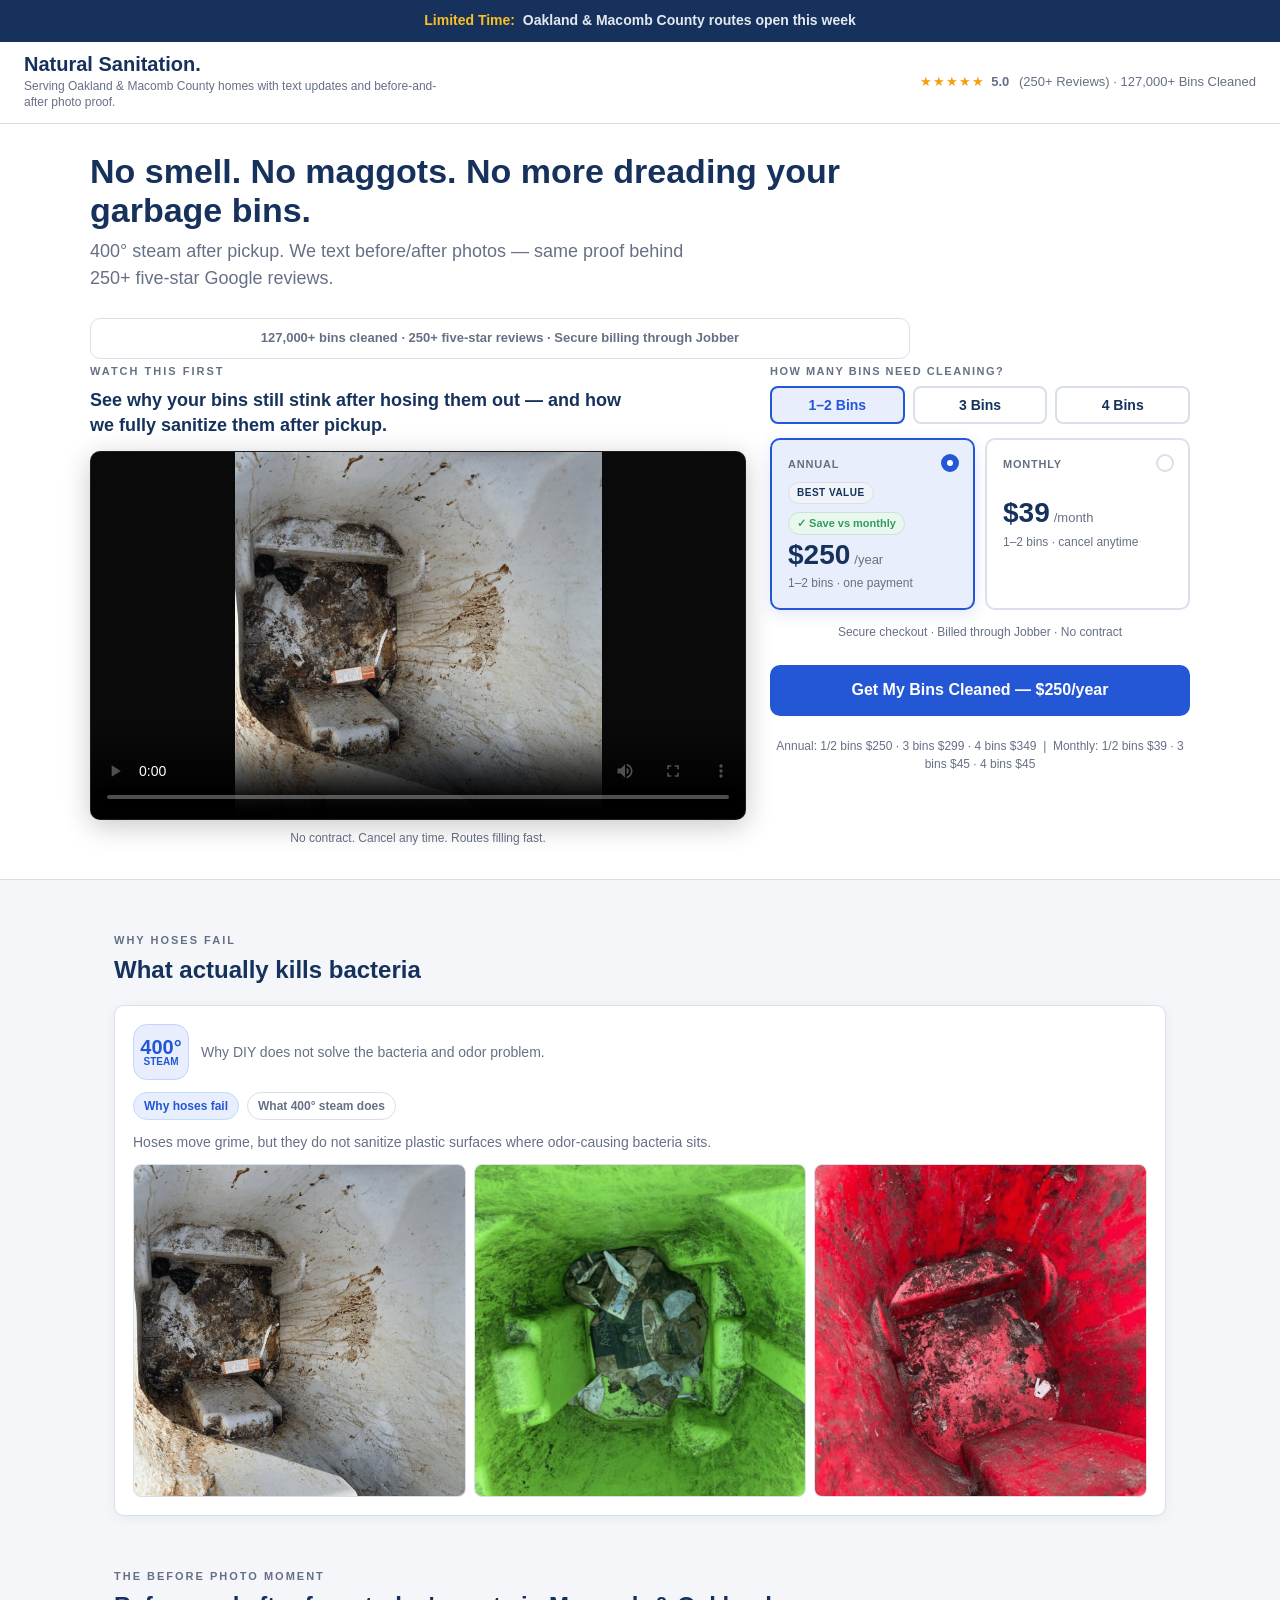
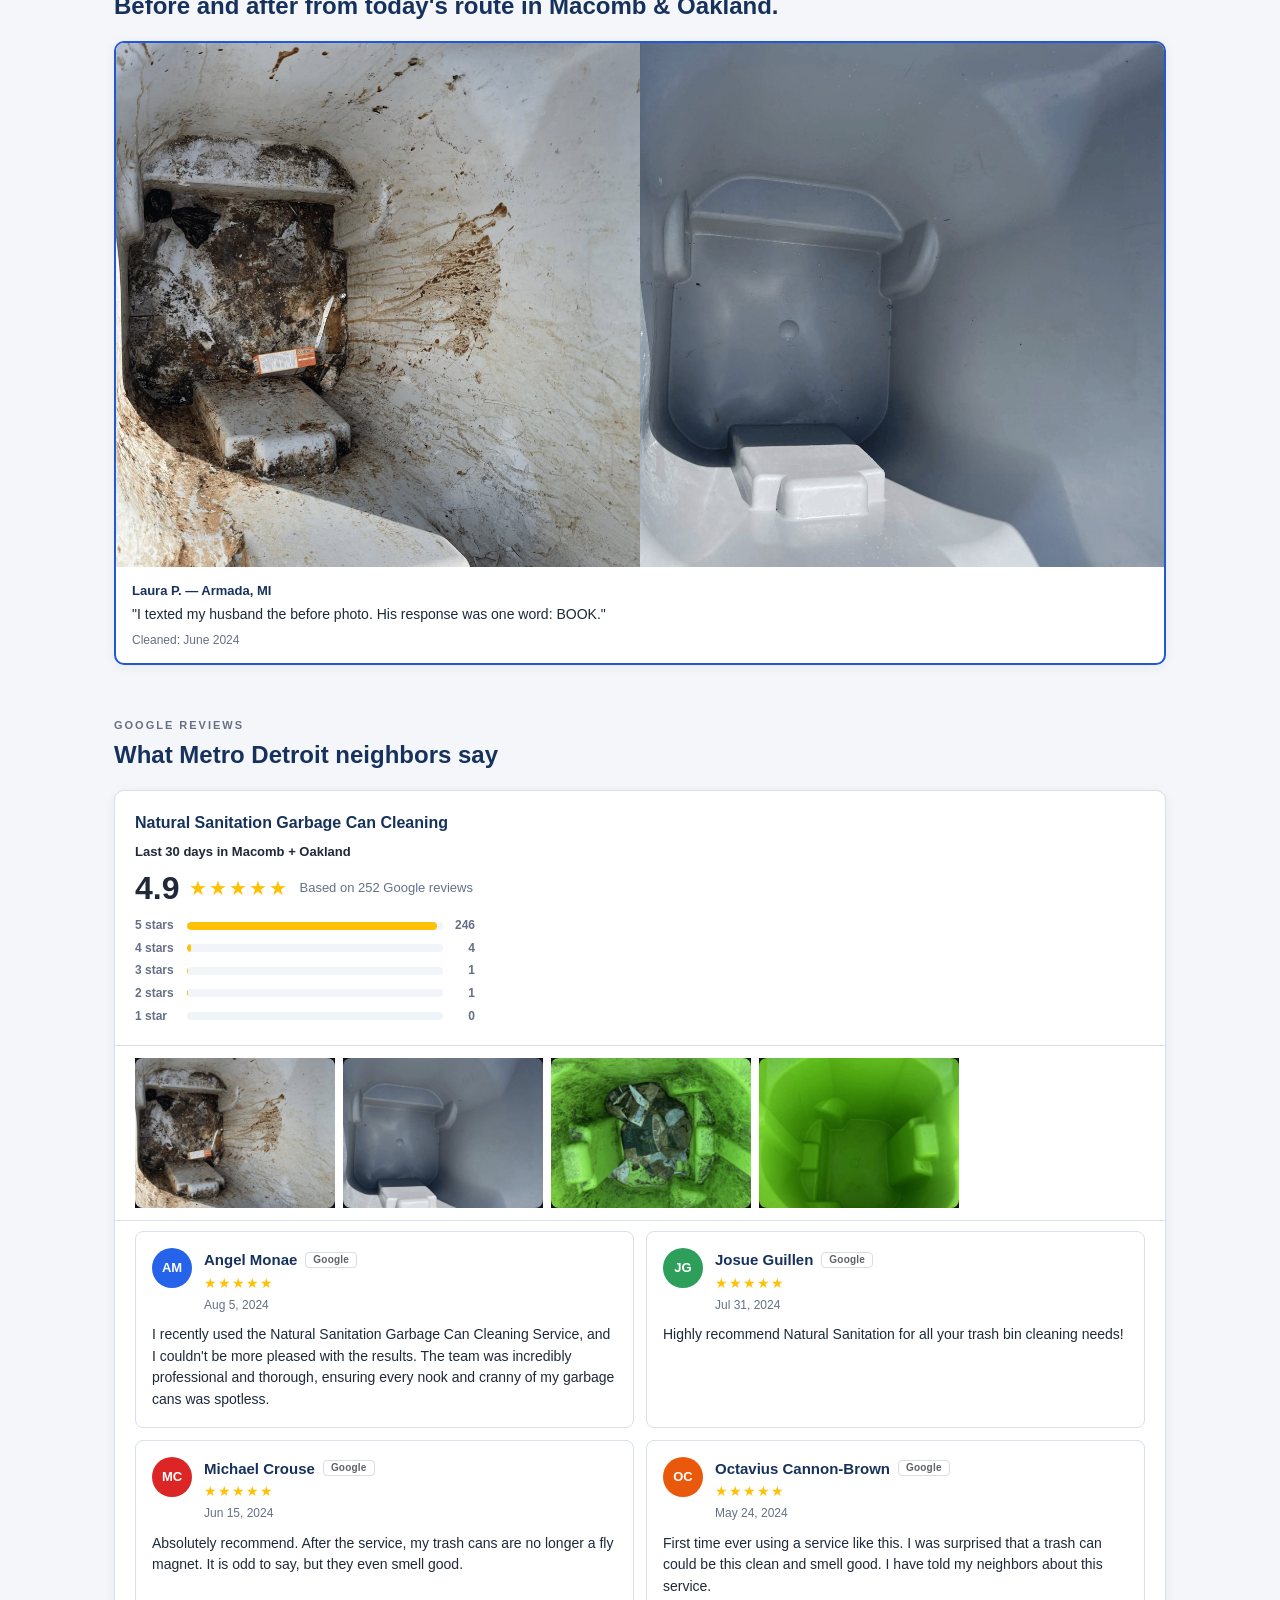
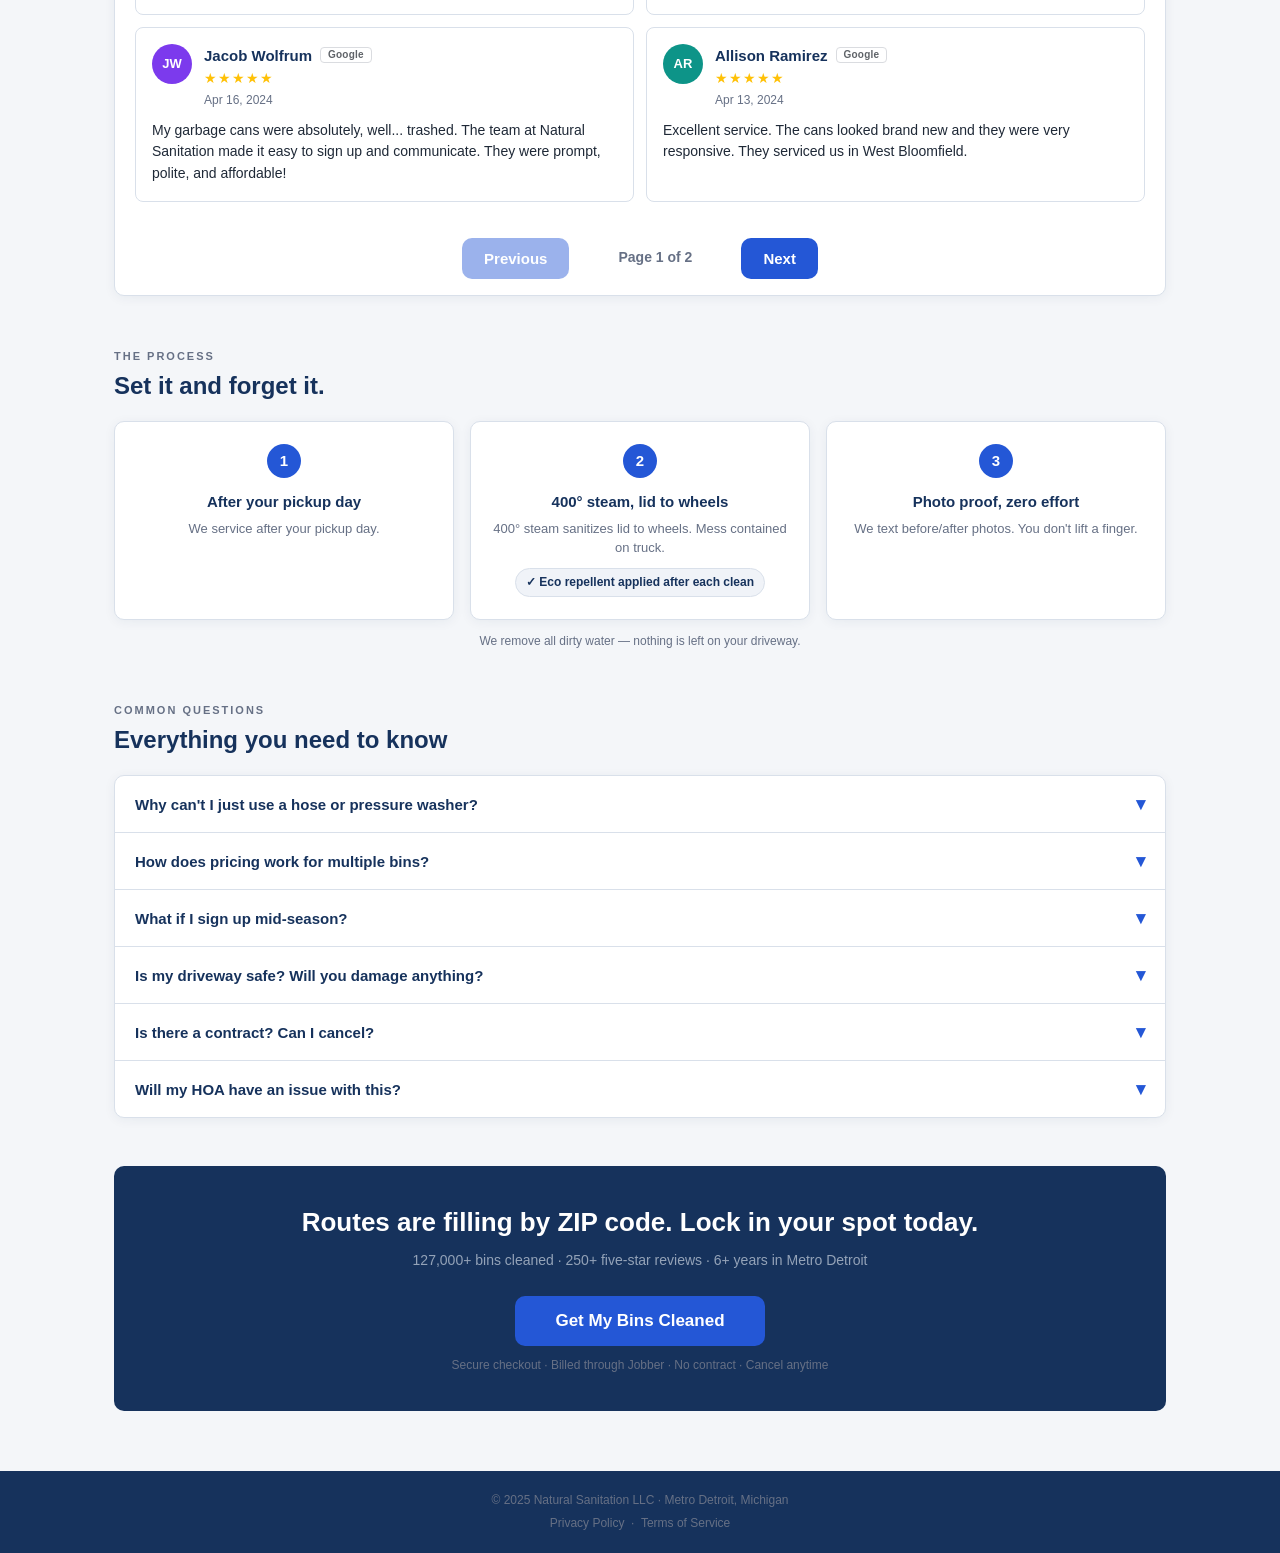
==== commit 6aec5f24: "Update /limited-time-offer: add Annual plan, grouped bins (1-2/3/4), correct prices" ====
--- a/limited-time-offer/index.html
+++ b/limited-time-offer/index.html
@@ -3,8 +3,8 @@
 <head>
   <meta charset="UTF-8" />
   <meta name="viewport" content="width=device-width, initial-scale=1.0" />
-  <title>Monthly Bin Cleaning – Natural Sanitation | Metro Detroit</title>
-  <meta name="description" content="400-degree pressurized steam cleaning for garbage and recycling bins. Monthly plan — no contract, cancel any time. Serving Oakland and Macomb County." />
+  <title>Bin Cleaning Plans – Natural Sanitation | Metro Detroit</title>
+  <meta name="description" content="400-degree pressurized steam cleaning for garbage and recycling bins. Monthly or Annual plan — no contract, cancel any time. Serving Oakland and Macomb County." />
 
   <!-- META PIXEL -->
   <script>
@@ -14,13 +14,22 @@
     n.push=n;n.loaded=!0;n.version='2.0';n.queue=[];t=b.createElement(e);t.async=!0;
     t.src=v;s=b.getElementsByTagName(e)[0];s.parentNode.insertBefore(t,s)}(window,
     document,'script','https://connect.facebook.net/en_US/fbevents.js');
-    fbq('init', window.__NS_META_PIXEL_ID);
-    fbq('track', 'PageView');
-    fbq('track', 'ViewContent', {
-      content_name: 'Limited Time Offer - Monthly',
-      content_category: 'monthly',
-      currency: 'USD'
-    });
+    // Capture event_id from URL for deduplication
+    (function(){
+      try {
+        var p = new URLSearchParams(window.location.search);
+        var eid = p.get('event_id') || p.get('fb_event_id');
+        if (eid) { try { sessionStorage.setItem('ns_funnel_event_id', eid); } catch(e){} }
+        var opts = eid ? { eventID: eid } : {};
+        fbq('init', window.__NS_META_PIXEL_ID);
+        fbq('track', 'PageView', {}, opts);
+        fbq('track', 'ViewContent', { content_name: 'Limited Time Offer', content_category: 'monthly_annual', currency: 'USD' }, opts);
+      } catch(e) {
+        fbq('init', window.__NS_META_PIXEL_ID);
+        fbq('track', 'PageView');
+        fbq('track', 'ViewContent', { content_name: 'Limited Time Offer', content_category: 'monthly_annual', currency: 'USD' });
+      }
+    })();
   </script>
   <noscript><img height="1" width="1" style="display:none"
     src="https://www.facebook.com/tr?id=499919262310418&ev=PageView&noscript=1"/></noscript>
@@ -110,12 +119,21 @@
     .bin-btn:hover{border-color:var(--blue);color:var(--blue)}
     .bin-btn.active{border-color:var(--blue);background:var(--blue-light);color:var(--blue)}
 
-    /* Pricing card */
-    .pricing-card{background:var(--card);border:2px solid var(--blue);border-radius:var(--r);padding:22px;box-shadow:0 4px 16px rgba(36,87,214,.14);margin-top:4px}
-    .pricing-card-label{font-size:11px;font-weight:800;letter-spacing:.12em;text-transform:uppercase;color:var(--navy);margin-bottom:8px}
-    .pricing-card-price{font-size:36px;font-weight:900;color:var(--charcoal);line-height:1.1;margin-bottom:4px}
-    .pricing-card-per{font-size:13px;font-weight:600;color:var(--muted);margin-bottom:12px}
-    .pricing-card-note{font-size:13px;color:var(--muted);margin-bottom:0}
+    /* Plan tiles */
+    .plan-tiles-row{display:grid;grid-template-columns:1fr 1fr;gap:10px}
+    .plan-tile{border:2px solid var(--border);border-radius:var(--r);padding:16px;background:var(--card);cursor:pointer;transition:border-color .15s,box-shadow .15s;position:relative}
+    .plan-tile:hover{border-color:var(--blue);box-shadow:0 4px 16px rgba(36,87,214,.1)}
+    .plan-tile.selected{border-color:var(--blue);background:var(--blue-light);box-shadow:0 4px 16px rgba(36,87,214,.14)}
+    .plan-tile-name{font-size:11px;font-weight:800;letter-spacing:.8px;text-transform:uppercase;color:var(--muted);margin-bottom:6px}
+    .best-value-badge{font-size:10px;font-weight:700;letter-spacing:.5px;text-transform:uppercase;background:#f0f3f8;color:var(--navy);border:1px solid var(--border);padding:2px 8px;border-radius:20px;display:inline-block;margin-bottom:6px}
+    .savings-pill{display:inline-flex;align-items:center;gap:4px;font-size:11px;font-weight:700;color:var(--green);background:var(--green-light);border:1px solid var(--green-border);padding:2px 8px;border-radius:20px;margin-bottom:6px}
+    .plan-price-row{display:flex;align-items:baseline;gap:4px}
+    .plan-price{font-size:28px;font-weight:900;color:var(--navy);line-height:1}
+    .plan-price-period{font-size:13px;color:var(--muted)}
+    .plan-note{font-size:12px;color:var(--muted);margin-top:4px;line-height:1.5}
+    .plan-radio{position:absolute;top:14px;right:14px;width:18px;height:18px;border-radius:50%;border:2px solid var(--border);background:var(--surface);transition:border-color .15s,background .15s;flex-shrink:0}
+    .plan-tile.selected .plan-radio{border-color:var(--blue);background:var(--blue)}
+    .plan-tile.selected .plan-radio::after{content:'';display:block;width:6px;height:6px;border-radius:50%;background:#fff;margin:4px auto 0}
 
     /* CTA */
     .cta-btn{display:block;width:100%;padding:15px;background:var(--blue);color:#fff;font-size:16px;font-weight:800;border:none;border-radius:var(--r);text-align:center;transition:background .15s,box-shadow .15s;line-height:1.3;cursor:pointer}
@@ -275,30 +293,51 @@
 
       <!-- PLAN SELECTOR -->
       <div class="plan-col">
+
+        <!-- BIN COUNT -->
         <div>
           <div class="field-label">How many bins need cleaning?</div>
           <div class="bin-row">
-            <button type="button" class="bin-btn active" data-bins="1" onclick="selectBins(1)">1 Bin</button>
-            <button type="button" class="bin-btn" data-bins="2" onclick="selectBins(2)">2 Bins</button>
+            <button type="button" class="bin-btn active" data-bins="2" onclick="selectBins(2)">1–2 Bins</button>
             <button type="button" class="bin-btn" data-bins="3" onclick="selectBins(3)">3 Bins</button>
             <button type="button" class="bin-btn" data-bins="4" onclick="selectBins(4)">4 Bins</button>
           </div>
         </div>
 
-        <div class="pricing-card">
-          <div class="pricing-card-label">Monthly Plan</div>
-          <div class="pricing-card-price" id="monthly-price-display">$33/month</div>
-          <div class="pricing-card-per" id="monthly-per-display">Plan total for 1 bin · billed monthly</div>
-          <div class="pricing-card-note">No contract. Cancel any time.</div>
-        </div>
-
-        <p class="pricing-cta-trust">Secure checkout · Billed through Jobber · Cancel anytime</p>
+        <!-- PLAN TILES -->
+        <div class="plan-tiles-row">
+          <!-- ANNUAL -->
+          <div class="plan-tile selected" id="tile-annual" onclick="selectPlan('annual')">
+            <div class="plan-radio"></div>
+            <div class="plan-tile-name">Annual</div>
+            <div class="best-value-badge">Best Value</div>
+            <div class="savings-pill">✓ Save vs monthly</div>
+            <div class="plan-price-row">
+              <span class="plan-price" id="annual-price-display">$250</span>
+              <span class="plan-price-period">/year</span>
+            </div>
+            <div class="plan-note" id="annual-note">1–2 bins · one payment</div>
+          </div>
+          <!-- MONTHLY -->
+          <div class="plan-tile" id="tile-monthly" onclick="selectPlan('monthly')">
+            <div class="plan-radio"></div>
+            <div class="plan-tile-name">Monthly</div>
+            <div style="height:20px"></div><!-- spacer to align price -->
+            <div class="plan-price-row">
+              <span class="plan-price" id="monthly-price-display">$39</span>
+              <span class="plan-price-period">/month</span>
+            </div>
+            <div class="plan-note" id="monthly-note">1–2 bins · cancel anytime</div>
+          </div>
+        </div>
+
+        <p class="pricing-cta-trust">Secure checkout · Billed through Jobber · No contract</p>
         <button type="button" class="cta-btn" id="main-cta" onclick="goToCheckout()">
-          Get My Bins Cleaned Monthly
+          Get My Bins Cleaned — <span id="cta-price-label">$250/year</span>
         </button>
-        <p class="hero-cta-note">From $33/mo (1 bin) · 2 bins $39/mo · No contract · Before-and-after photos after every clean.</p>
-      </div>
-
+        <p class="hero-cta-note">Annual: 1/2 bins $250 · 3 bins $299 · 4 bins $349 &nbsp;|&nbsp; Monthly: 1/2 bins $39 · 3 bins $45 · 4 bins $45</p>
+
+      </div>
     </div>
   </div>
 </section>
@@ -478,7 +517,7 @@
       </div>
       <div class="faq-item">
         <button class="faq-q" onclick="toggleFaq(this)">How does pricing work for multiple bins?<span class="faq-icon">▾</span></button>
-        <div class="faq-a">Monthly: $33/mo (1 bin) · $39/mo (2 bins) · $45/mo (3 bins) · $50/mo (4 bins). No contract. Cancel any time.</div>
+        <div class="faq-a">Annual: 1/2 bins $250/yr · 3 bins $299/yr · 4 bins $349/yr. Monthly: 1/2 bins $39/mo · 3 bins $45/mo · 4 bins $45/mo. No contract. Cancel any time.</div>
       </div>
       <div class="faq-item">
         <button class="faq-q" onclick="toggleFaq(this)">What if I sign up mid-season?<span class="faq-icon">▾</span></button>
@@ -501,17 +540,17 @@
 
   <!-- BOTTOM CTA -->
   <div class="bottom-cta">
-    <h2>Routes are filling by ZIP code. Lock in your monthly spot today.</h2>
+    <h2>Routes are filling by ZIP code. Lock in your spot today.</h2>
     <p>127,000+ bins cleaned · 250+ five-star reviews · 6+ years in Metro Detroit</p>
-    <button type="button" class="bottom-cta-btn" onclick="goToCheckout()">Get My Bins Cleaned Monthly</button>
-    <div class="bottom-trust">Secure checkout · Billed through Jobber · Cancel anytime</div>
+    <button type="button" class="bottom-cta-btn" onclick="goToCheckout()">Get My Bins Cleaned</button>
+    <div class="bottom-trust">Secure checkout · Billed through Jobber · No contract · Cancel anytime</div>
   </div>
 
 </div><!-- /below-fold -->
 
 <!-- STICKY MOBILE BAR -->
 <div class="sticky-mobile-bar" id="sticky-mobile-bar">
-  <button type="button" class="sticky-mobile-btn" onclick="goToCheckout()">Get My Bins Cleaned Monthly</button>
+  <button type="button" class="sticky-mobile-btn" onclick="goToCheckout()">Get My Bins Cleaned</button>
 </div>
 
 <!-- FOOTER -->
@@ -523,37 +562,57 @@
 <script>
   /* ── PRICING ── */
   var PRICING = {
-    1: { monthly: 33 },
-    2: { monthly: 39 },
-    3: { monthly: 45 },
-    4: { monthly: 50 }
+    2: { annual: 250, monthly: 39, label: '1–2 bins' },
+    3: { annual: 299, monthly: 45, label: '3 bins' },
+    4: { annual: 349, monthly: 45, label: '4 bins' }
   };
-  var selectedBins = 1;
+  var selectedBins = 2;
+  var selectedPlan = 'annual';
 
   function selectBins(n) {
     selectedBins = n;
     document.querySelectorAll('.bin-btn').forEach(function(b) { b.classList.remove('active'); });
     document.querySelector('[data-bins="' + n + '"]').classList.add('active');
-    var p = PRICING[n];
-    var binWord = n === 1 ? 'bin' : 'bins';
-    document.getElementById('monthly-price-display').textContent = '$' + p.monthly + '/month';
-    document.getElementById('monthly-per-display').textContent = 'Plan total for ' + n + ' ' + binWord + ' · billed monthly';
+    updatePriceDisplay();
+  }
+
+  function selectPlan(plan) {
+    selectedPlan = plan;
+    ['annual','monthly'].forEach(function(p) {
+      var t = document.getElementById('tile-' + p);
+      if (t) t.classList.toggle('selected', p === plan);
+    });
+    updatePriceDisplay();
+  }
+
+  function updatePriceDisplay() {
+    var p = PRICING[selectedBins];
+    var binLabel = p.label;
+    document.getElementById('annual-price-display').textContent = '$' + p.annual;
+    document.getElementById('annual-note').textContent = binLabel + ' · one payment';
+    document.getElementById('monthly-price-display').textContent = '$' + p.monthly;
+    document.getElementById('monthly-note').textContent = binLabel + ' · cancel anytime';
+    if (selectedPlan === 'annual') {
+      document.getElementById('cta-price-label').textContent = '$' + p.annual + '/year';
+    } else {
+      document.getElementById('cta-price-label').textContent = '$' + p.monthly + '/month';
+    }
   }
 
   /* ── CHECKOUT ── */
   function buildCheckoutUrl() {
     var p = PRICING[selectedBins];
+    var price = selectedPlan === 'annual' ? p.annual : p.monthly;
     var params = new URLSearchParams({
-      plan: 'monthly',
+      plan: selectedPlan,
       bins: String(selectedBins),
-      price: String(p.monthly)
+      price: String(price)
     });
-    /* Pass through event_id and UTMs from current URL */
+    /* Pass through event_id and UTMs */
     var src = new URLSearchParams(window.location.search);
     ['event_id','fb_event_id','utm_source','utm_medium','utm_campaign','utm_content','utm_term','fbclid','gclid'].forEach(function(k) {
       if (src.has(k)) params.set(k, src.get(k));
     });
-    /* Pass through stored event_id from sessionStorage */
     try {
       var storedId = sessionStorage.getItem('ns_funnel_event_id');
       if (storedId && !params.has('event_id')) params.set('event_id', storedId);
@@ -562,12 +621,13 @@
   }
 
   function goToCheckout() {
-    /* Fire InitiateCheckout pixel event */
+    var p = PRICING[selectedBins];
+    var price = selectedPlan === 'annual' ? p.annual : p.monthly;
     if (typeof fbq === 'function') {
       fbq('track', 'InitiateCheckout', {
-        content_name: 'Monthly Plan',
-        content_category: 'monthly',
-        value: PRICING[selectedBins].monthly,
+        content_name: (selectedPlan === 'annual' ? 'Annual' : 'Monthly') + ' Plan',
+        content_category: selectedPlan,
+        value: price,
         currency: 'USD',
         num_items: selectedBins
       });
@@ -579,7 +639,6 @@
   function toggleFaq(btn) {
     var a = btn.nextElementSibling;
     var isOpen = btn.classList.contains('open');
-    /* Close all */
     document.querySelectorAll('.faq-q.open').forEach(function(b) {
       b.classList.remove('open');
       b.nextElementSibling.classList.remove('open');
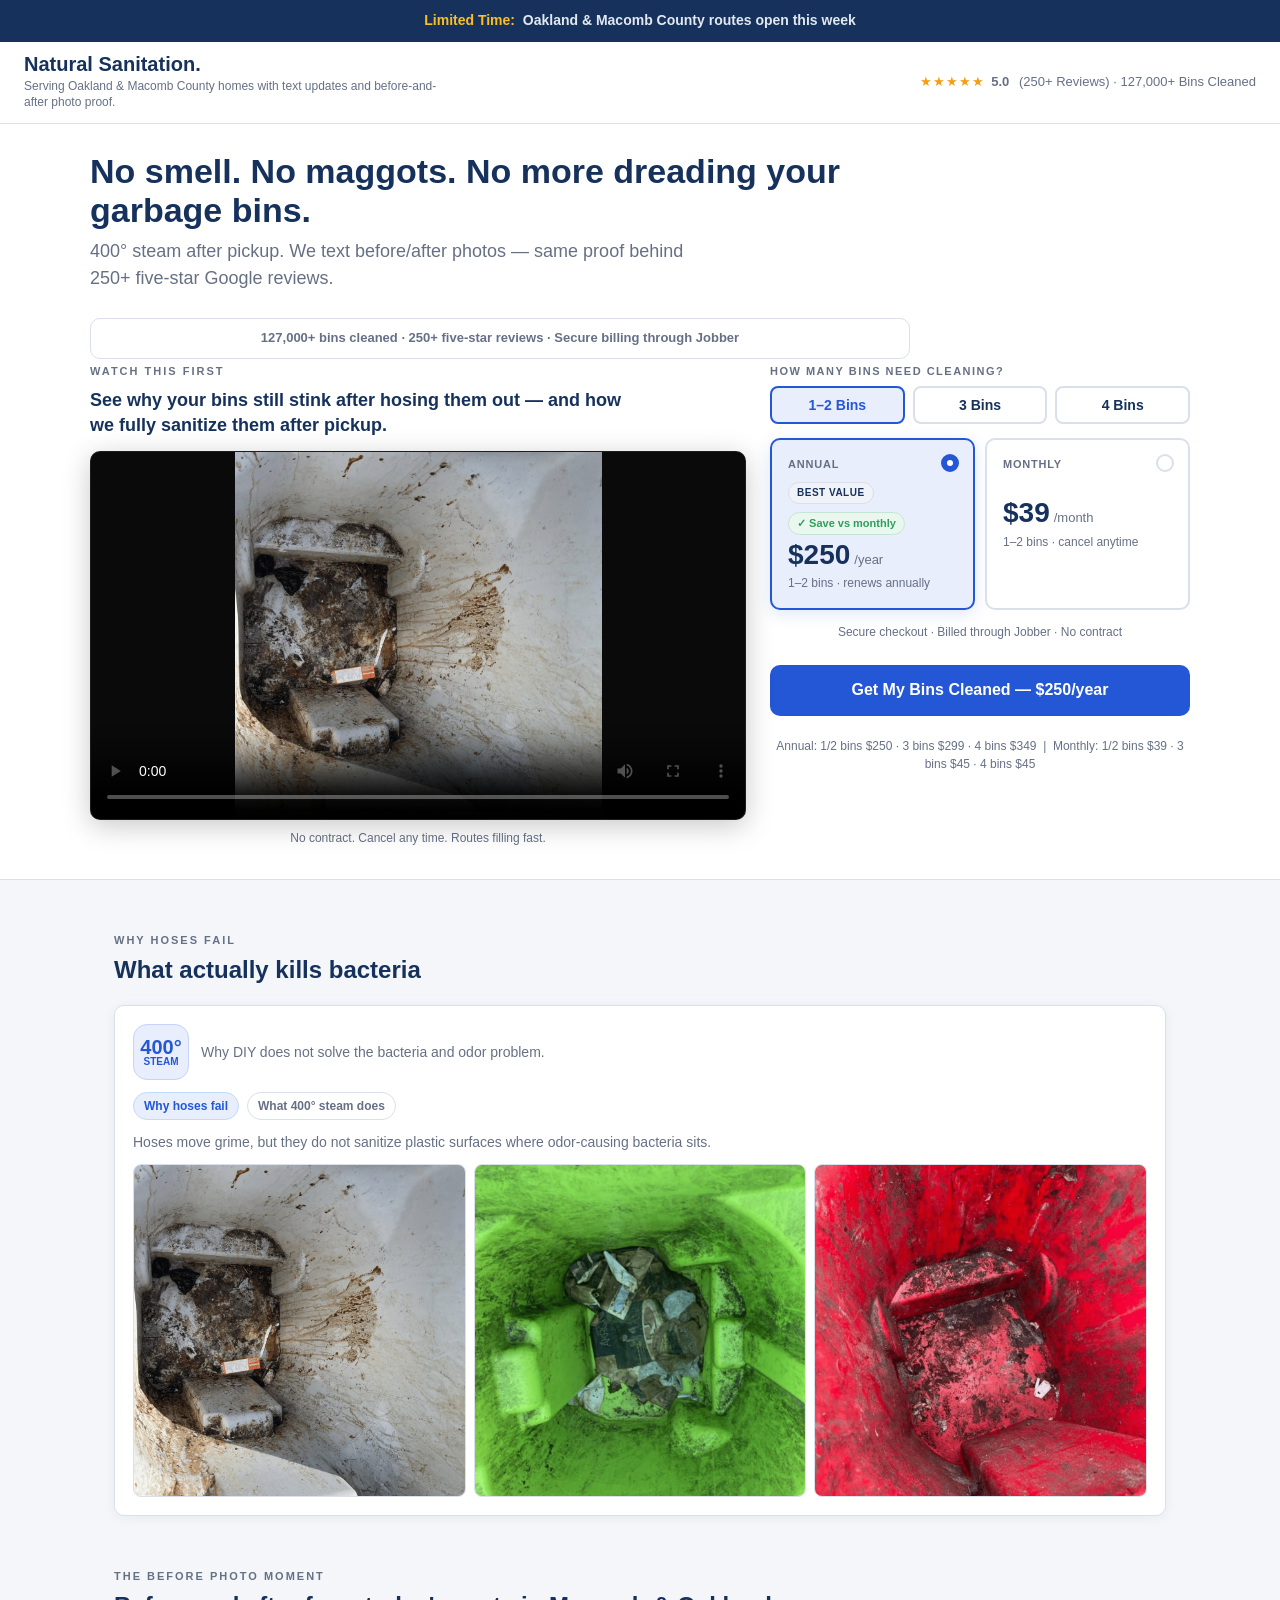
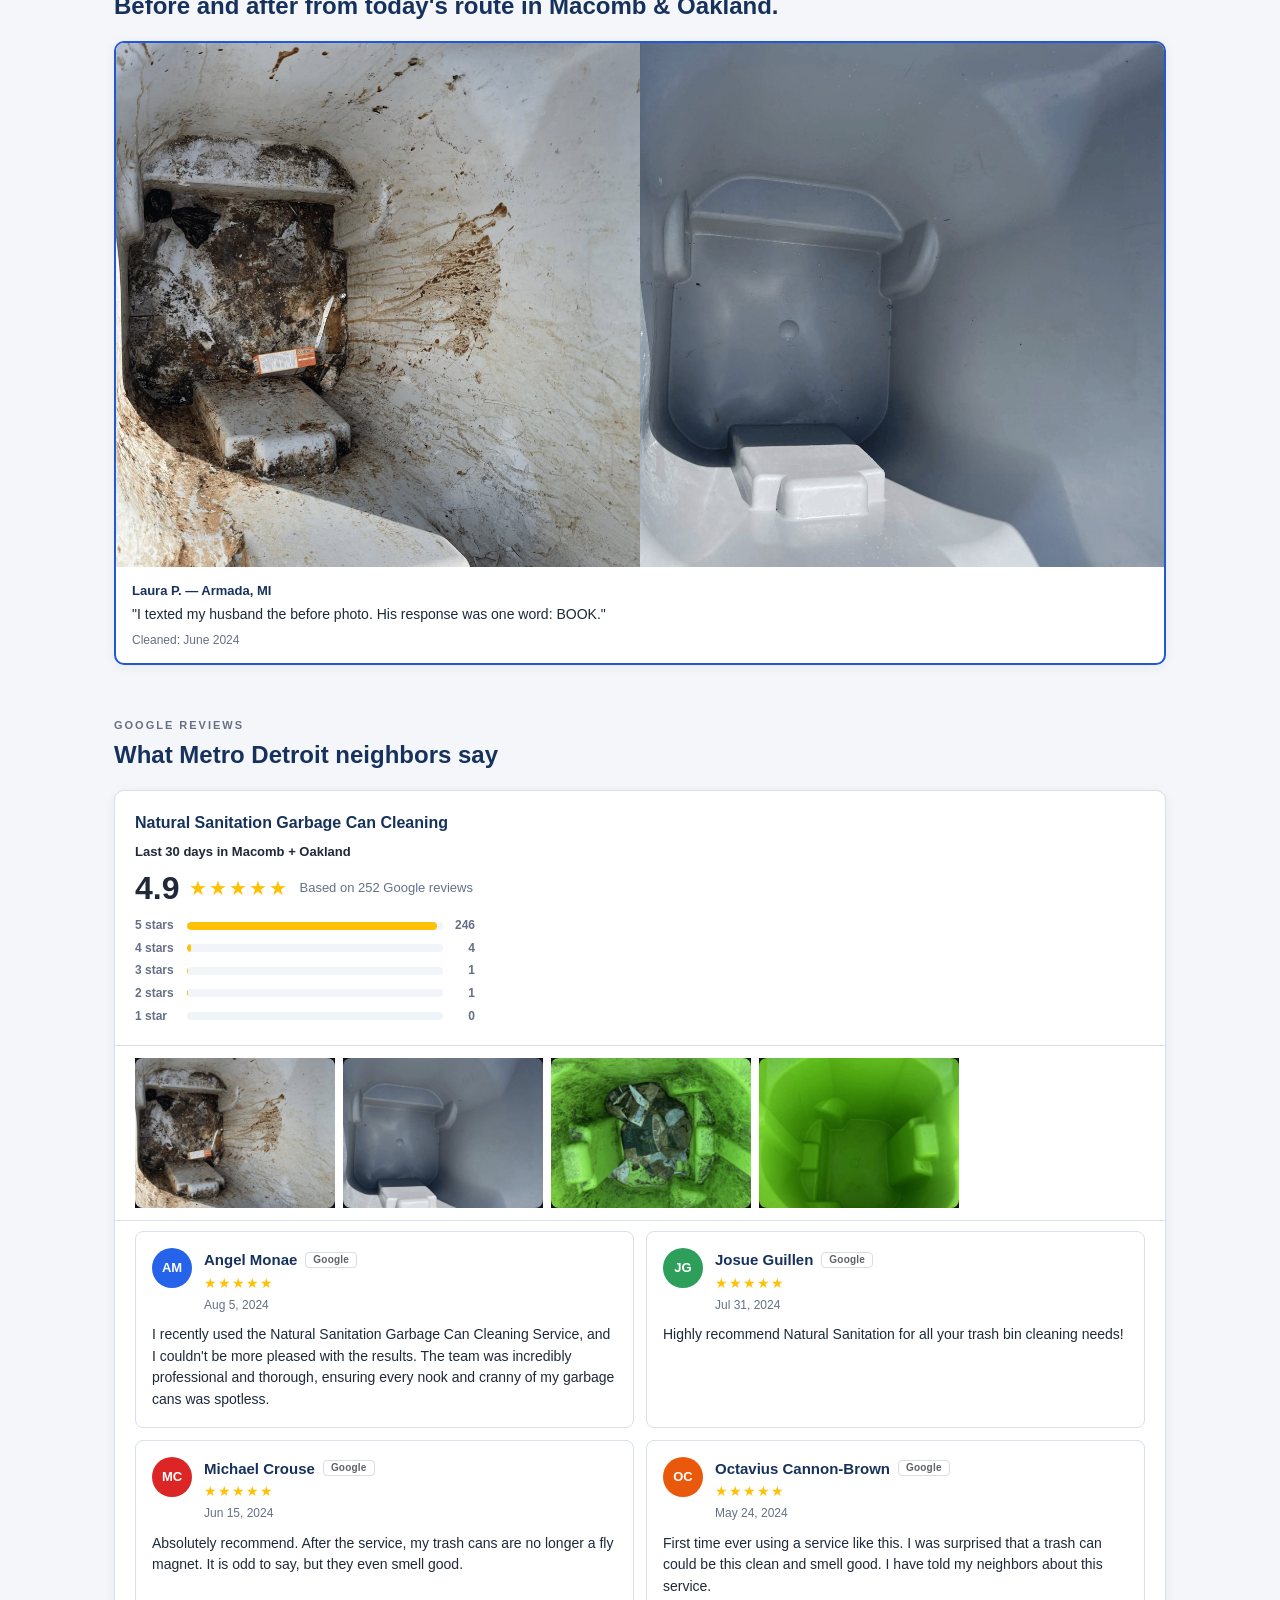
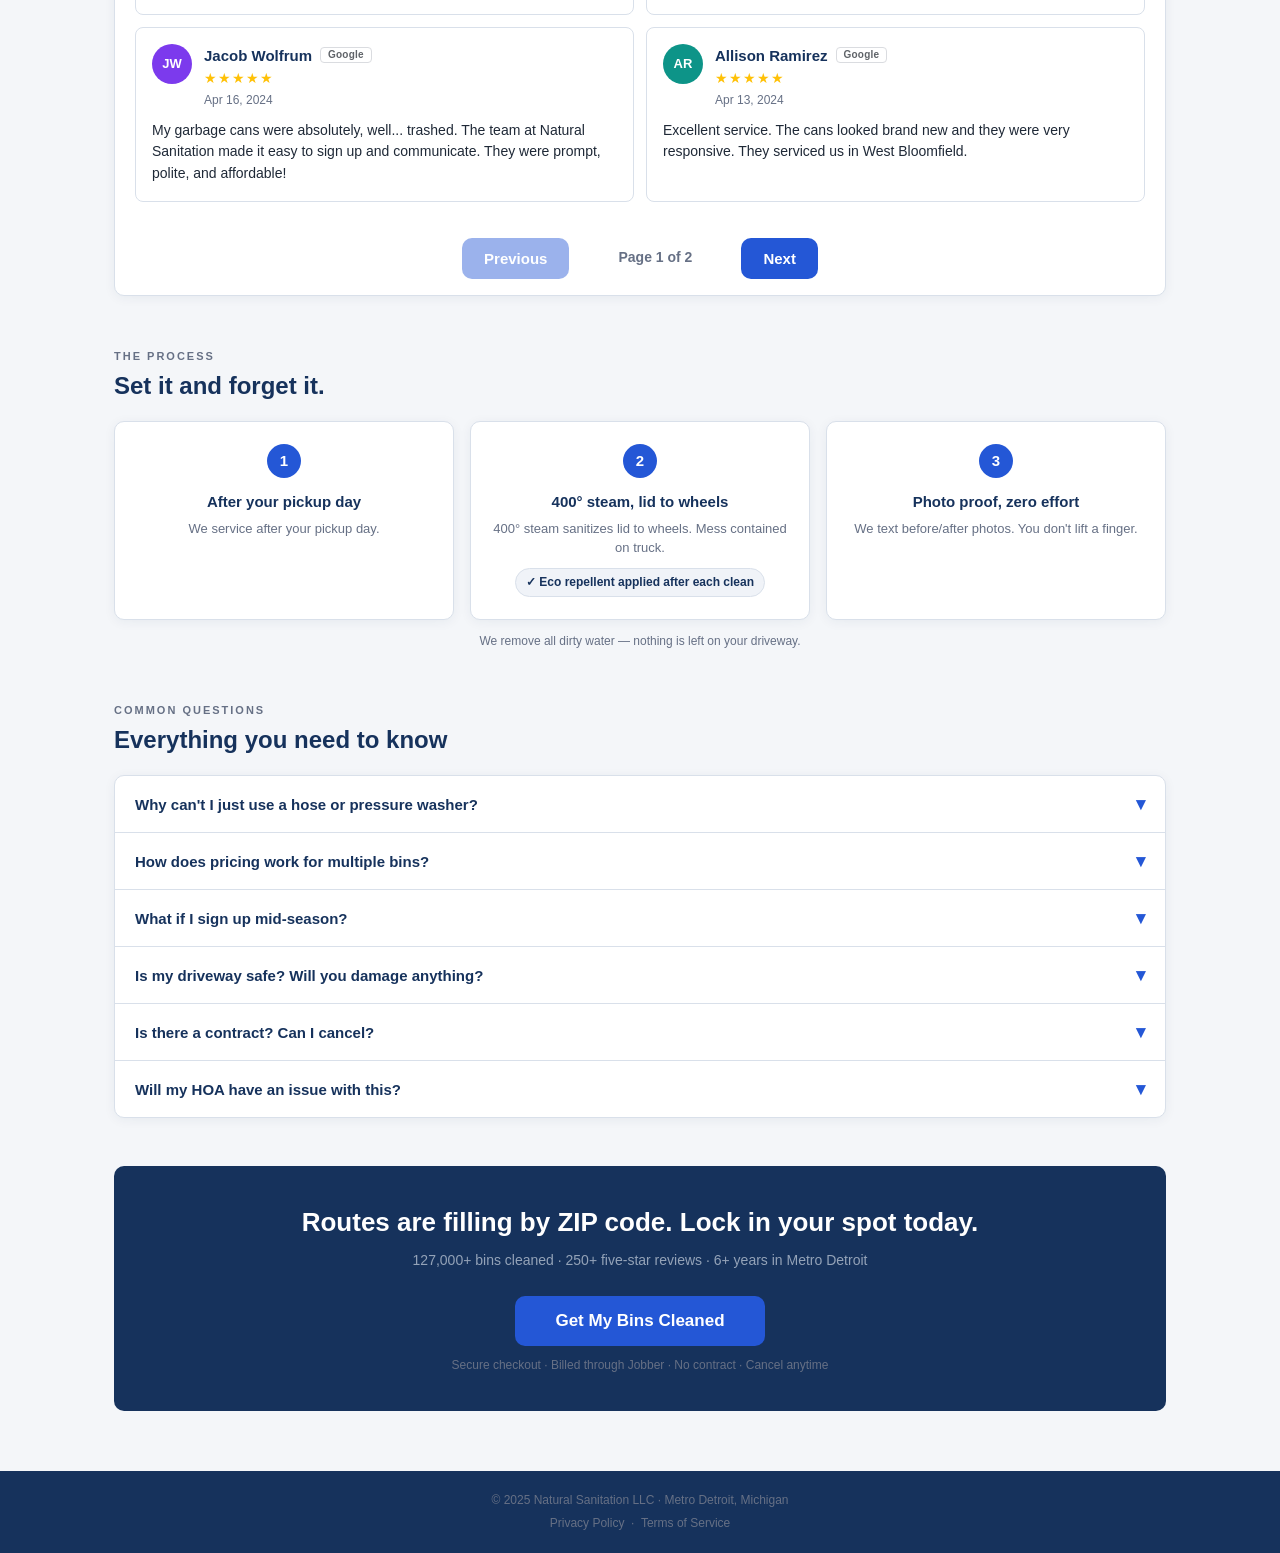
==== commit 555f3879: "Fix: Annual plan label shows 'renews annually' instead of 'one payment'" ====
--- a/limited-time-offer/index.html
+++ b/limited-time-offer/index.html
@@ -316,7 +316,7 @@
               <span class="plan-price" id="annual-price-display">$250</span>
               <span class="plan-price-period">/year</span>
             </div>
-            <div class="plan-note" id="annual-note">1–2 bins · one payment</div>
+            <div class="plan-note" id="annual-note">1–2 bins · renews annually</div>
           </div>
           <!-- MONTHLY -->
           <div class="plan-tile" id="tile-monthly" onclick="selectPlan('monthly')">
@@ -589,7 +589,7 @@
     var p = PRICING[selectedBins];
     var binLabel = p.label;
     document.getElementById('annual-price-display').textContent = '$' + p.annual;
-    document.getElementById('annual-note').textContent = binLabel + ' · one payment';
+    document.getElementById('annual-note').textContent = binLabel + ' · renews annually';
     document.getElementById('monthly-price-display').textContent = '$' + p.monthly;
     document.getElementById('monthly-note').textContent = binLabel + ' · cancel anytime';
     if (selectedPlan === 'annual') {
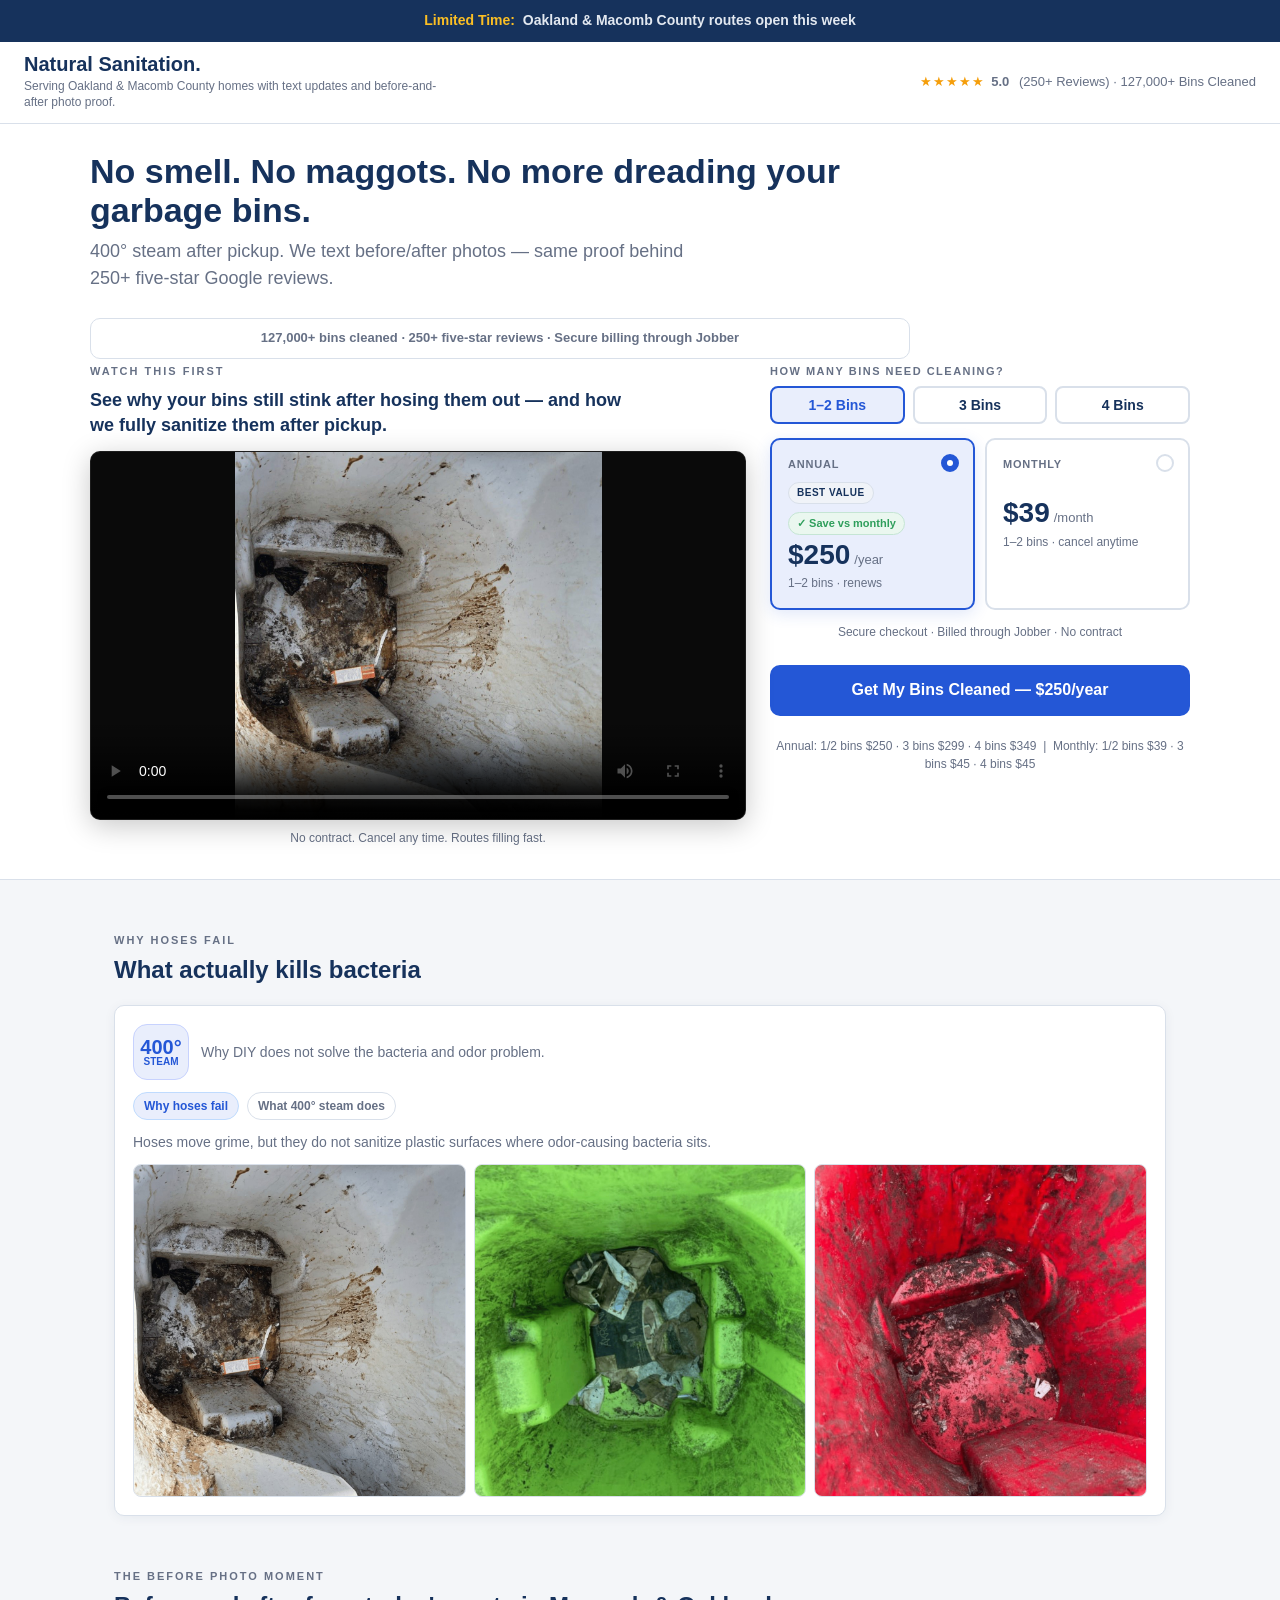
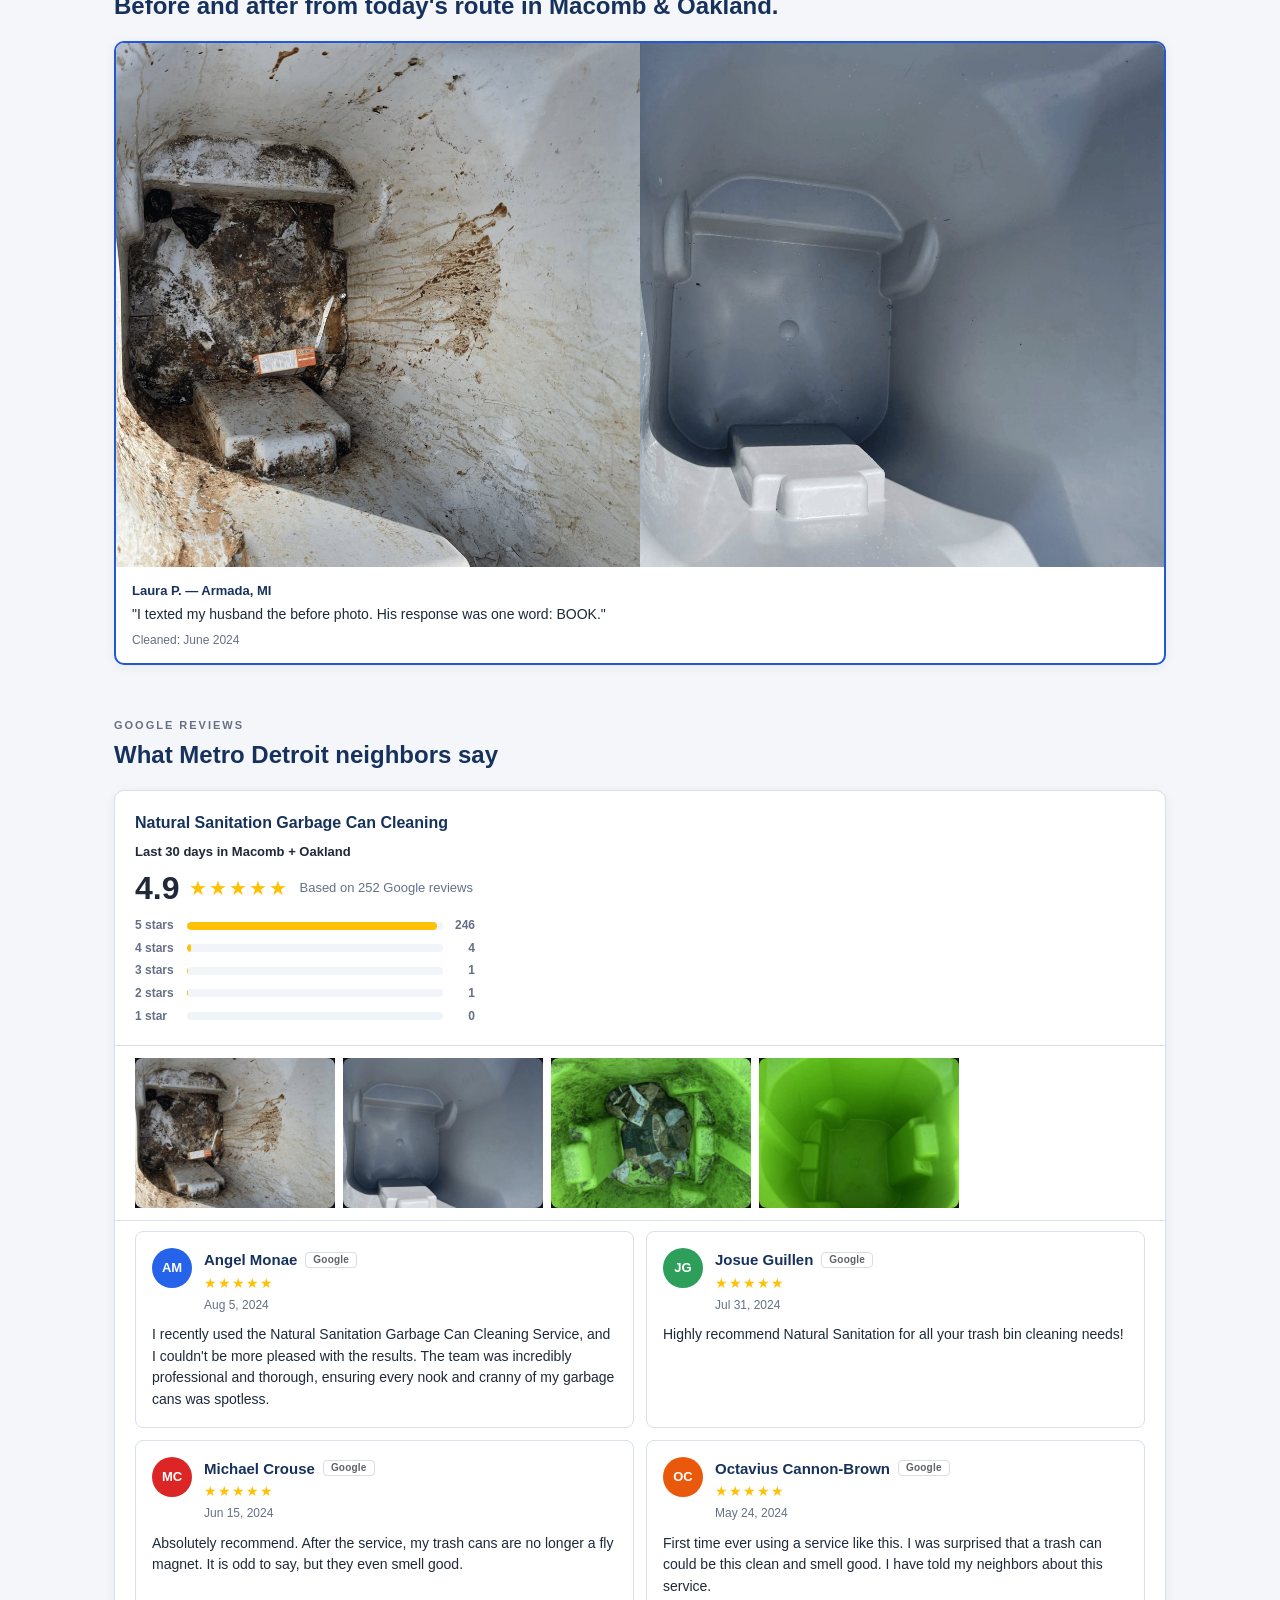
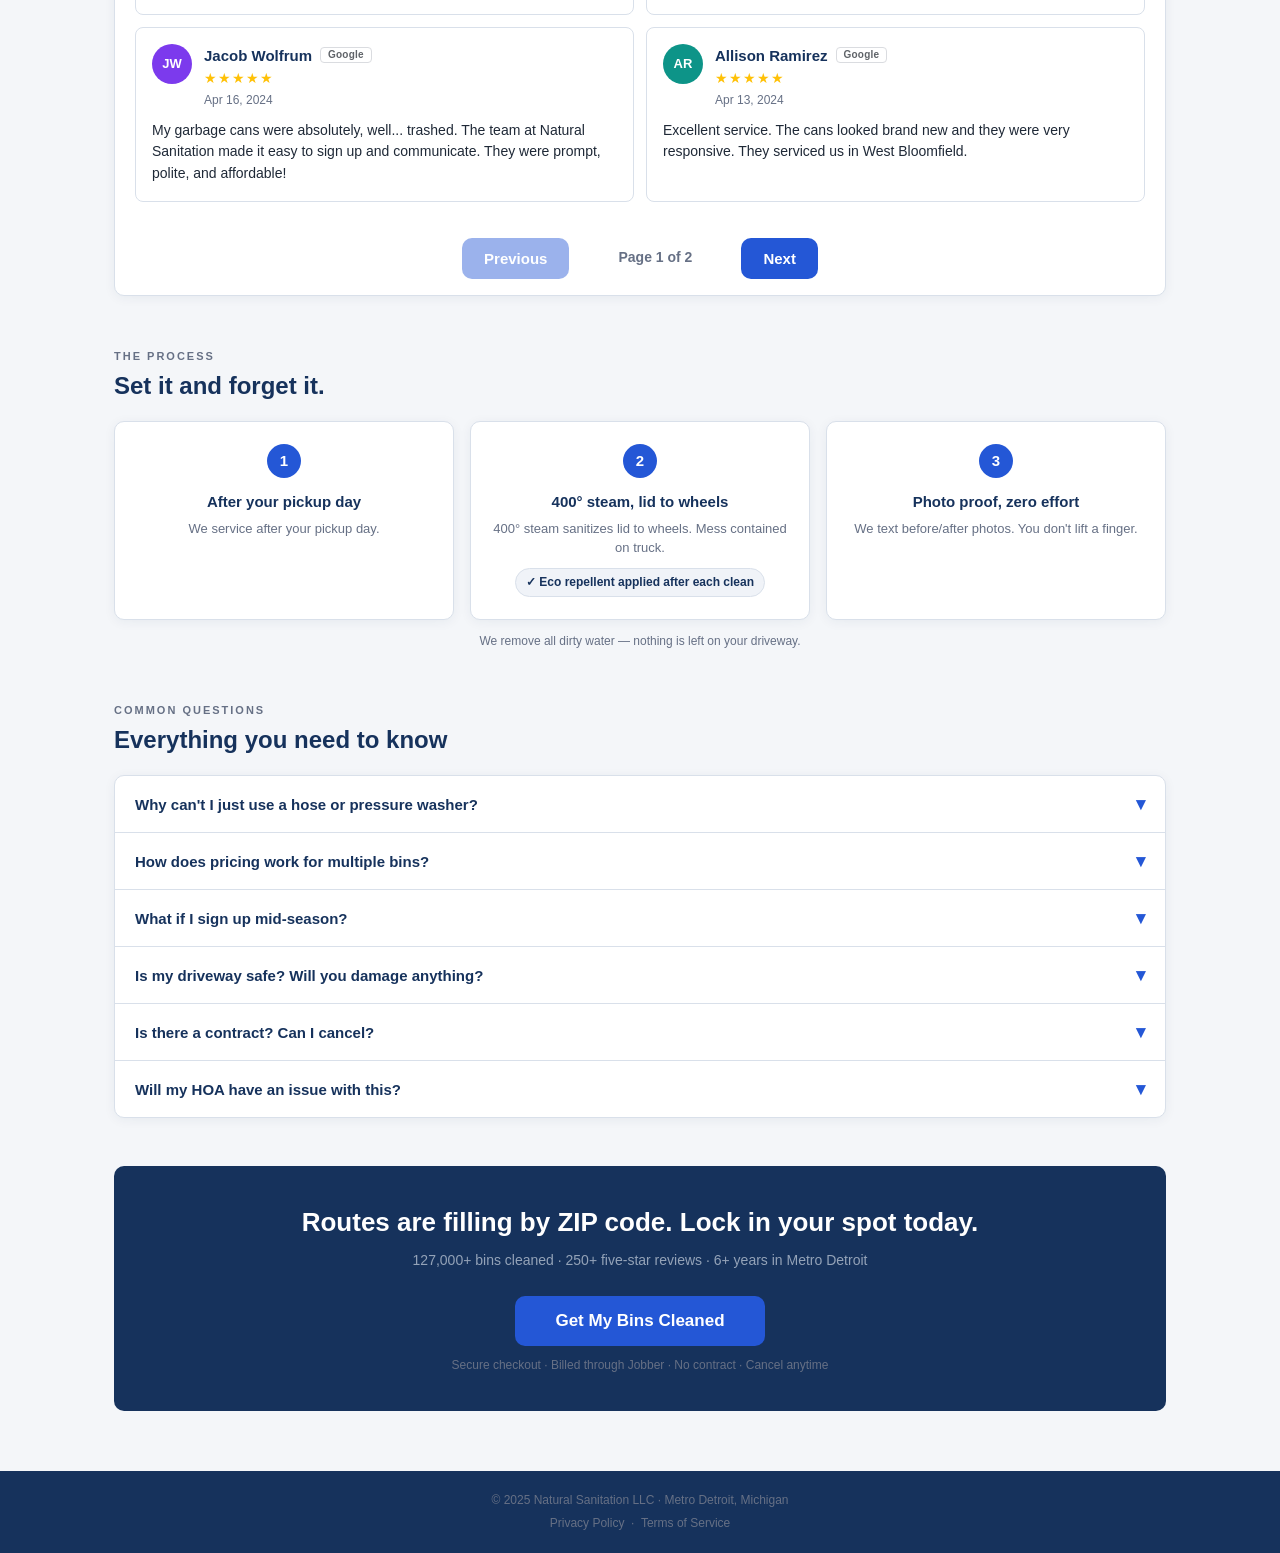
==== commit 63050cd6: "Fix: Annual label shows 'renews' only" ====
--- a/limited-time-offer/index.html
+++ b/limited-time-offer/index.html
@@ -316,7 +316,7 @@
               <span class="plan-price" id="annual-price-display">$250</span>
               <span class="plan-price-period">/year</span>
             </div>
-            <div class="plan-note" id="annual-note">1–2 bins · renews annually</div>
+            <div class="plan-note" id="annual-note">1–2 bins · renews</div>
           </div>
           <!-- MONTHLY -->
           <div class="plan-tile" id="tile-monthly" onclick="selectPlan('monthly')">
@@ -589,7 +589,7 @@
     var p = PRICING[selectedBins];
     var binLabel = p.label;
     document.getElementById('annual-price-display').textContent = '$' + p.annual;
-    document.getElementById('annual-note').textContent = binLabel + ' · renews annually';
+    document.getElementById('annual-note').textContent = binLabel + ' · renews';
     document.getElementById('monthly-price-display').textContent = '$' + p.monthly;
     document.getElementById('monthly-note').textContent = binLabel + ' · cancel anytime';
     if (selectedPlan === 'annual') {
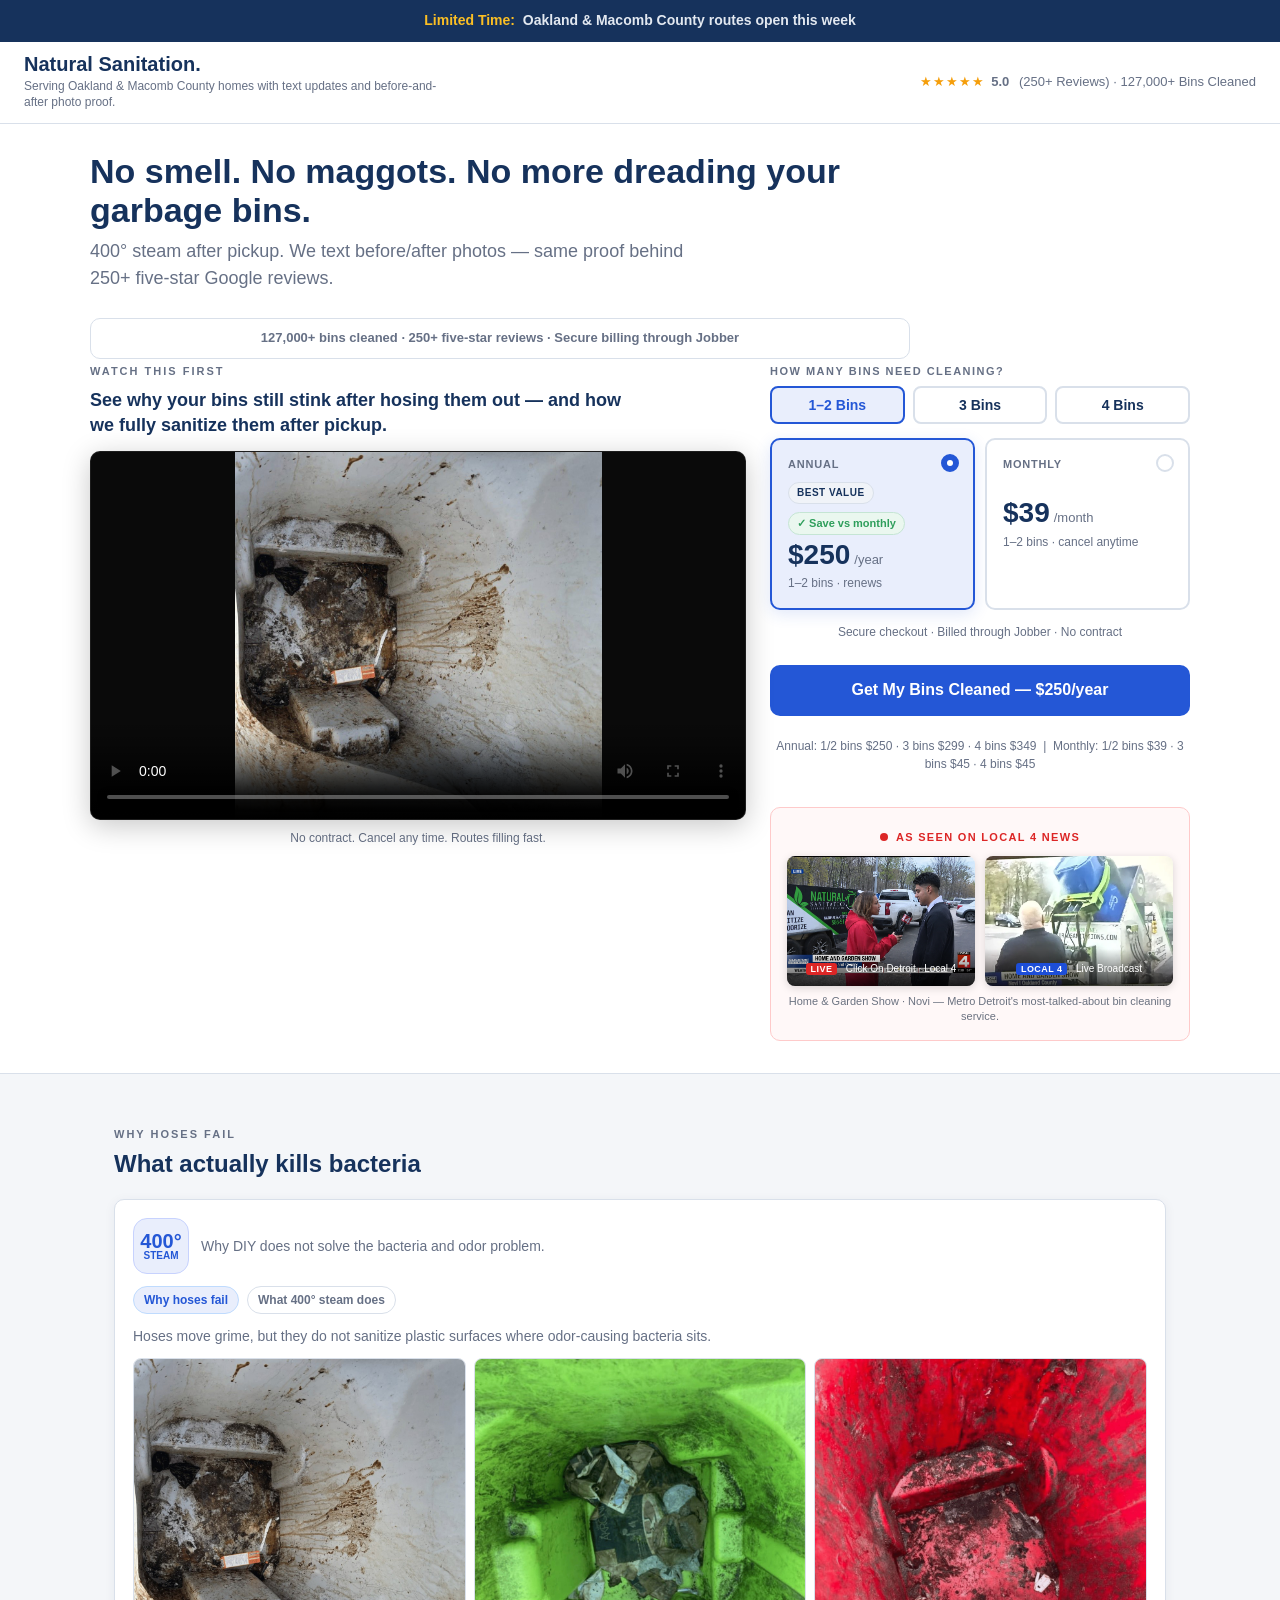
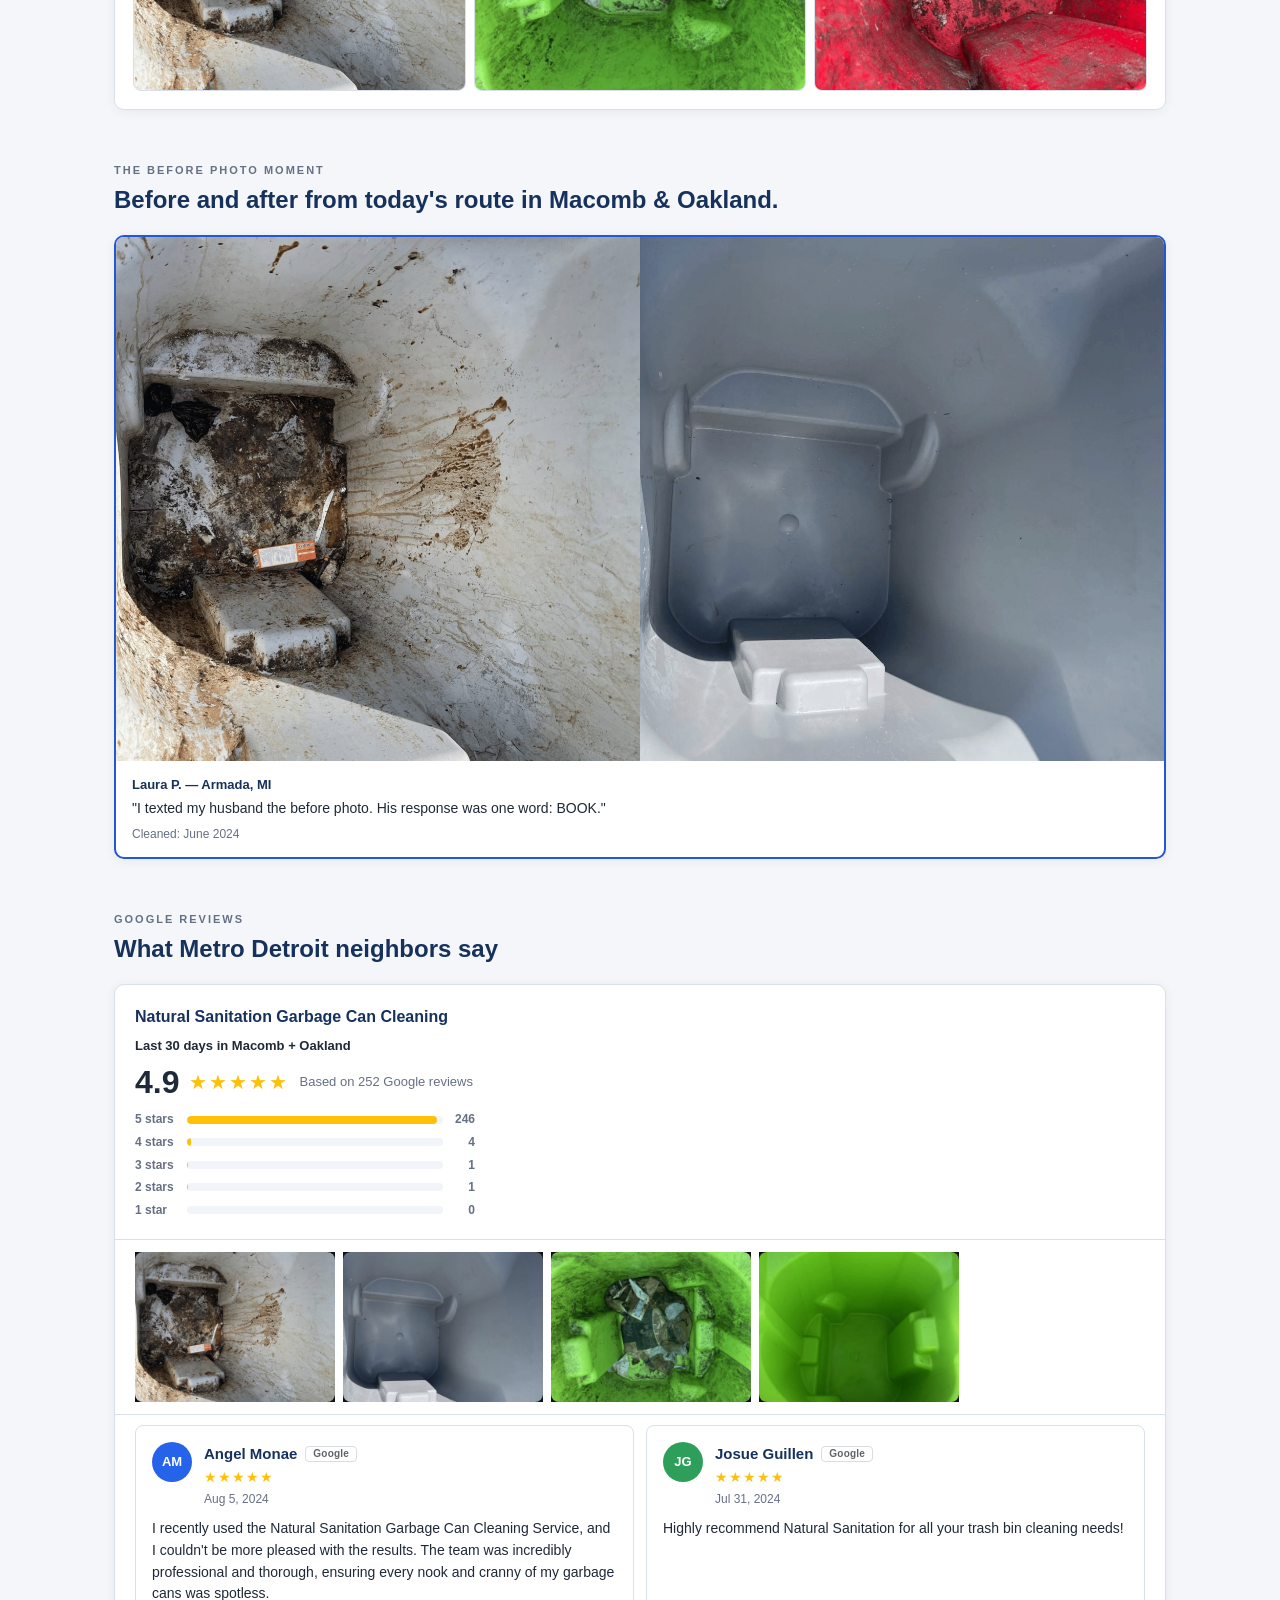
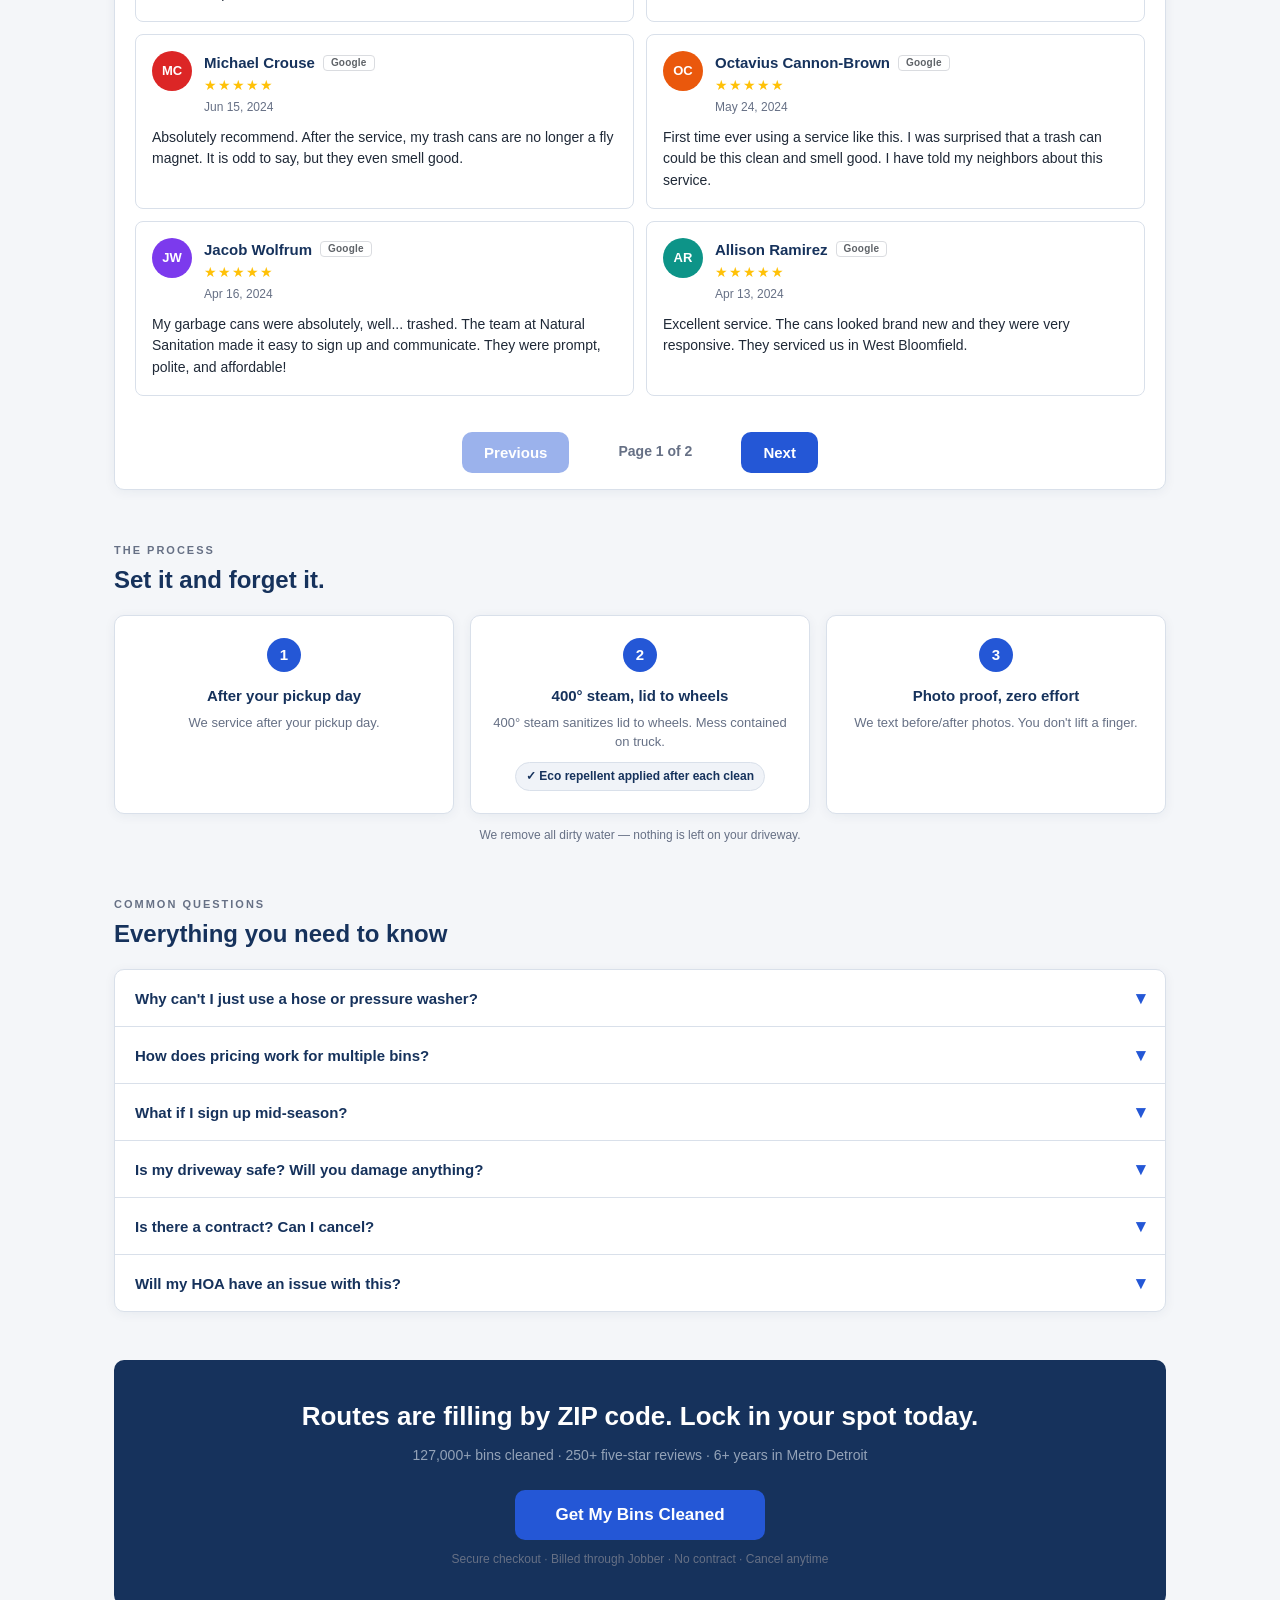
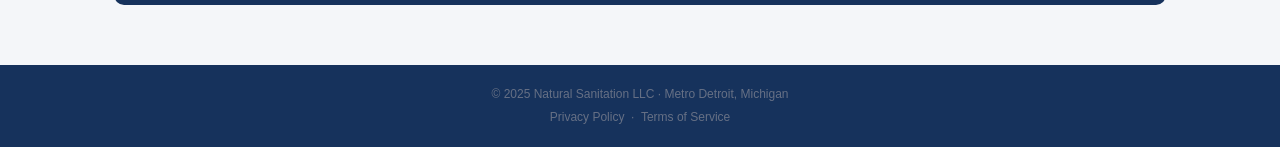
==== commit c397ed90: "Add Local 4 News section below CTA on /limited-time-offer" ====
--- a/limited-time-offer/index.html
+++ b/limited-time-offer/index.html
@@ -337,6 +337,31 @@
         </button>
         <p class="hero-cta-note">Annual: 1/2 bins $250 · 3 bins $299 · 4 bins $349 &nbsp;|&nbsp; Monthly: 1/2 bins $39 · 3 bins $45 · 4 bins $45</p>
 
+        <!-- AS SEEN ON LOCAL 4 NEWS -->
+        <div style="margin-top:20px;padding:16px;background:#fff8f8;border:1px solid #fecaca;border-radius:10px;text-align:center">
+          <div style="display:inline-flex;align-items:center;gap:8px;margin-bottom:10px">
+            <span style="width:8px;height:8px;border-radius:50%;background:#dc2626;display:inline-block;animation:pulse 1.5s infinite"></span>
+            <span style="color:#dc2626;font-size:11px;font-weight:800;letter-spacing:.12em;text-transform:uppercase">As Seen on Local 4 News</span>
+          </div>
+          <div style="display:grid;grid-template-columns:1fr 1fr;gap:10px;max-width:480px;margin:0 auto">
+            <div style="position:relative;border-radius:8px;overflow:hidden;box-shadow:0 2px 8px rgba(0,0,0,.15)">
+              <img src="../ns_news_interview.png" alt="Natural Sanitation on Local 4 News" style="width:100%;height:130px;object-fit:cover;display:block">
+              <div style="position:absolute;bottom:0;left:0;right:0;background:linear-gradient(transparent,rgba(0,0,0,.75));padding:6px 8px">
+                <span style="background:#dc2626;color:#fff;font-size:9px;font-weight:800;padding:1px 5px;border-radius:3px;text-transform:uppercase;letter-spacing:.05em">LIVE</span>
+                <span style="color:#fff;font-size:10px;margin-left:4px">Click On Detroit · Local 4</span>
+              </div>
+            </div>
+            <div style="position:relative;border-radius:8px;overflow:hidden;box-shadow:0 2px 8px rgba(0,0,0,.15)">
+              <img src="../ns_news_broadcast.webp" alt="Natural Sanitation live broadcast Local 4 News" style="width:100%;height:130px;object-fit:cover;display:block">
+              <div style="position:absolute;bottom:0;left:0;right:0;background:linear-gradient(transparent,rgba(0,0,0,.75));padding:6px 8px">
+                <span style="background:#1d4ed8;color:#fff;font-size:9px;font-weight:800;padding:1px 5px;border-radius:3px;text-transform:uppercase;letter-spacing:.05em">LOCAL 4</span>
+                <span style="color:#fff;font-size:10px;margin-left:4px">Live Broadcast</span>
+              </div>
+            </div>
+          </div>
+          <p style="font-size:11px;color:#6b7280;margin-top:8px;line-height:1.4">Home &amp; Garden Show · Novi — Metro Detroit's most-talked-about bin cleaning service.</p>
+        </div>
+
       </div>
     </div>
   </div>
